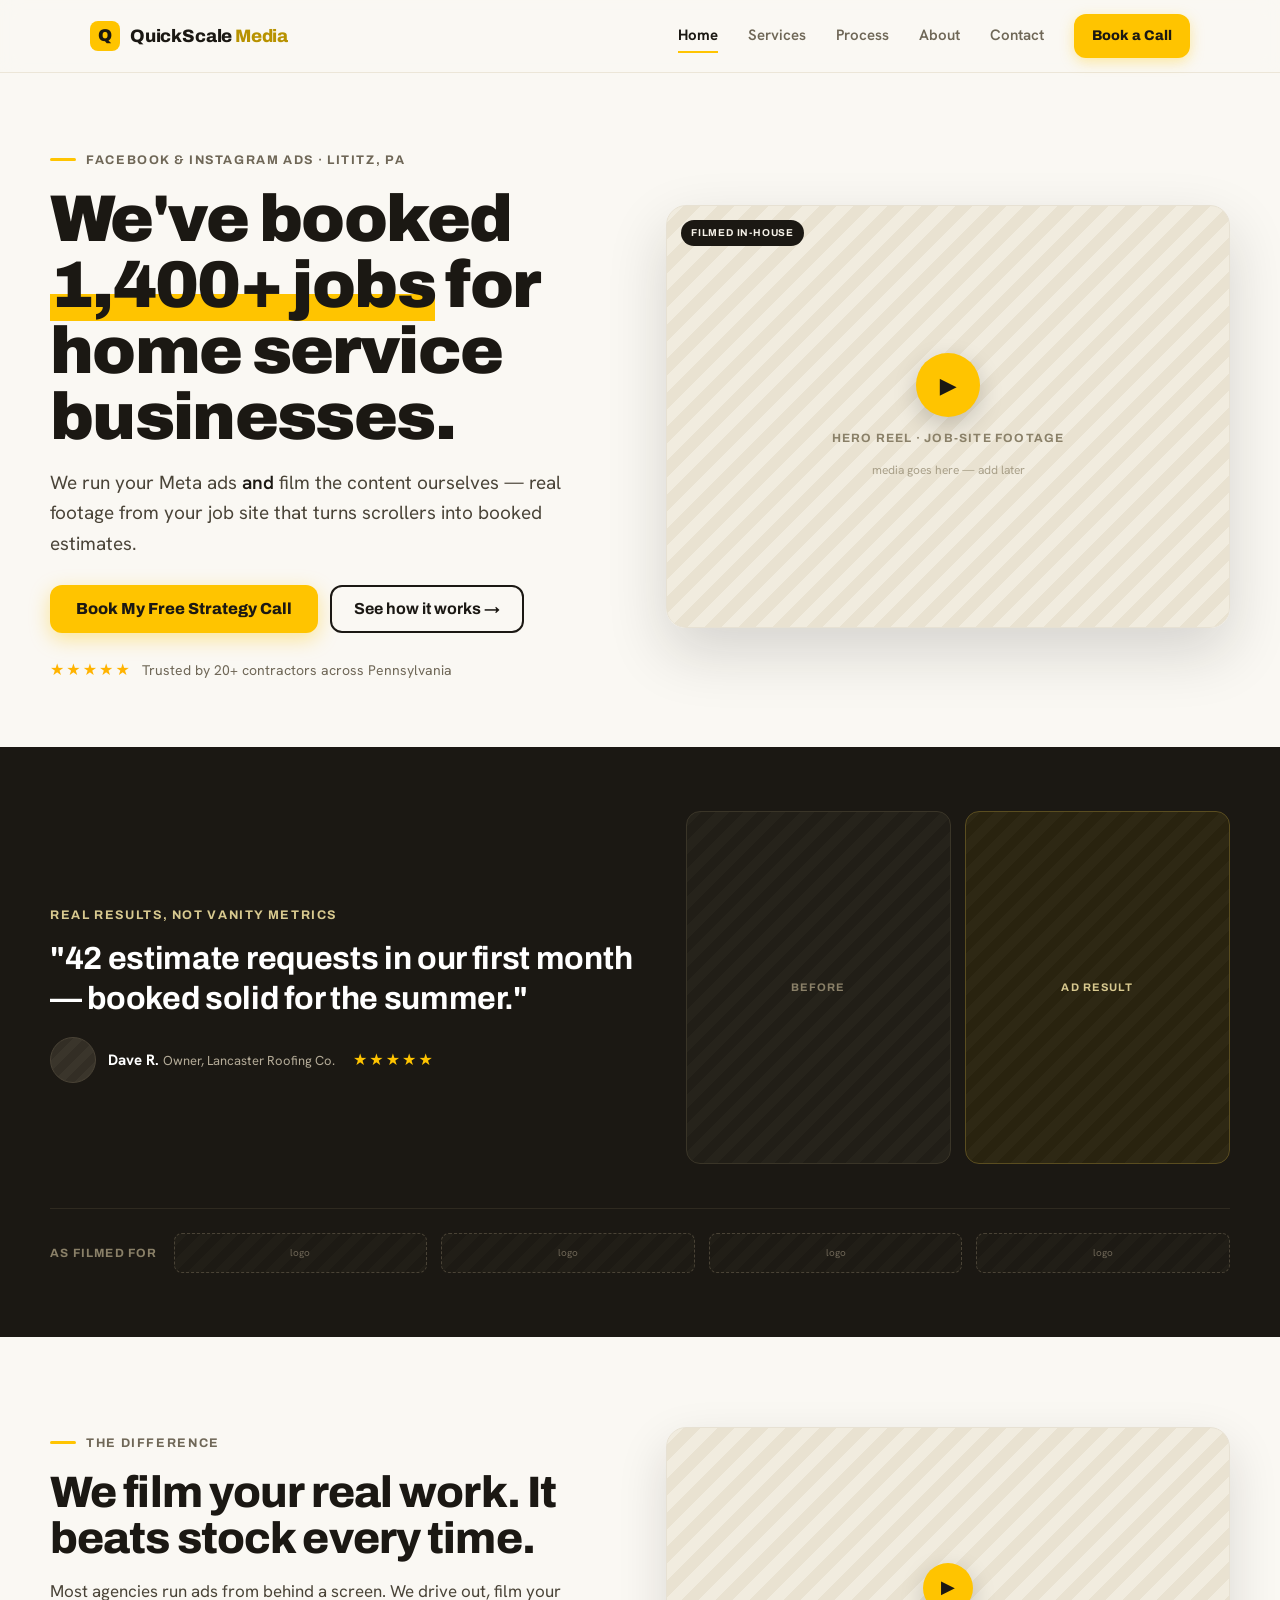
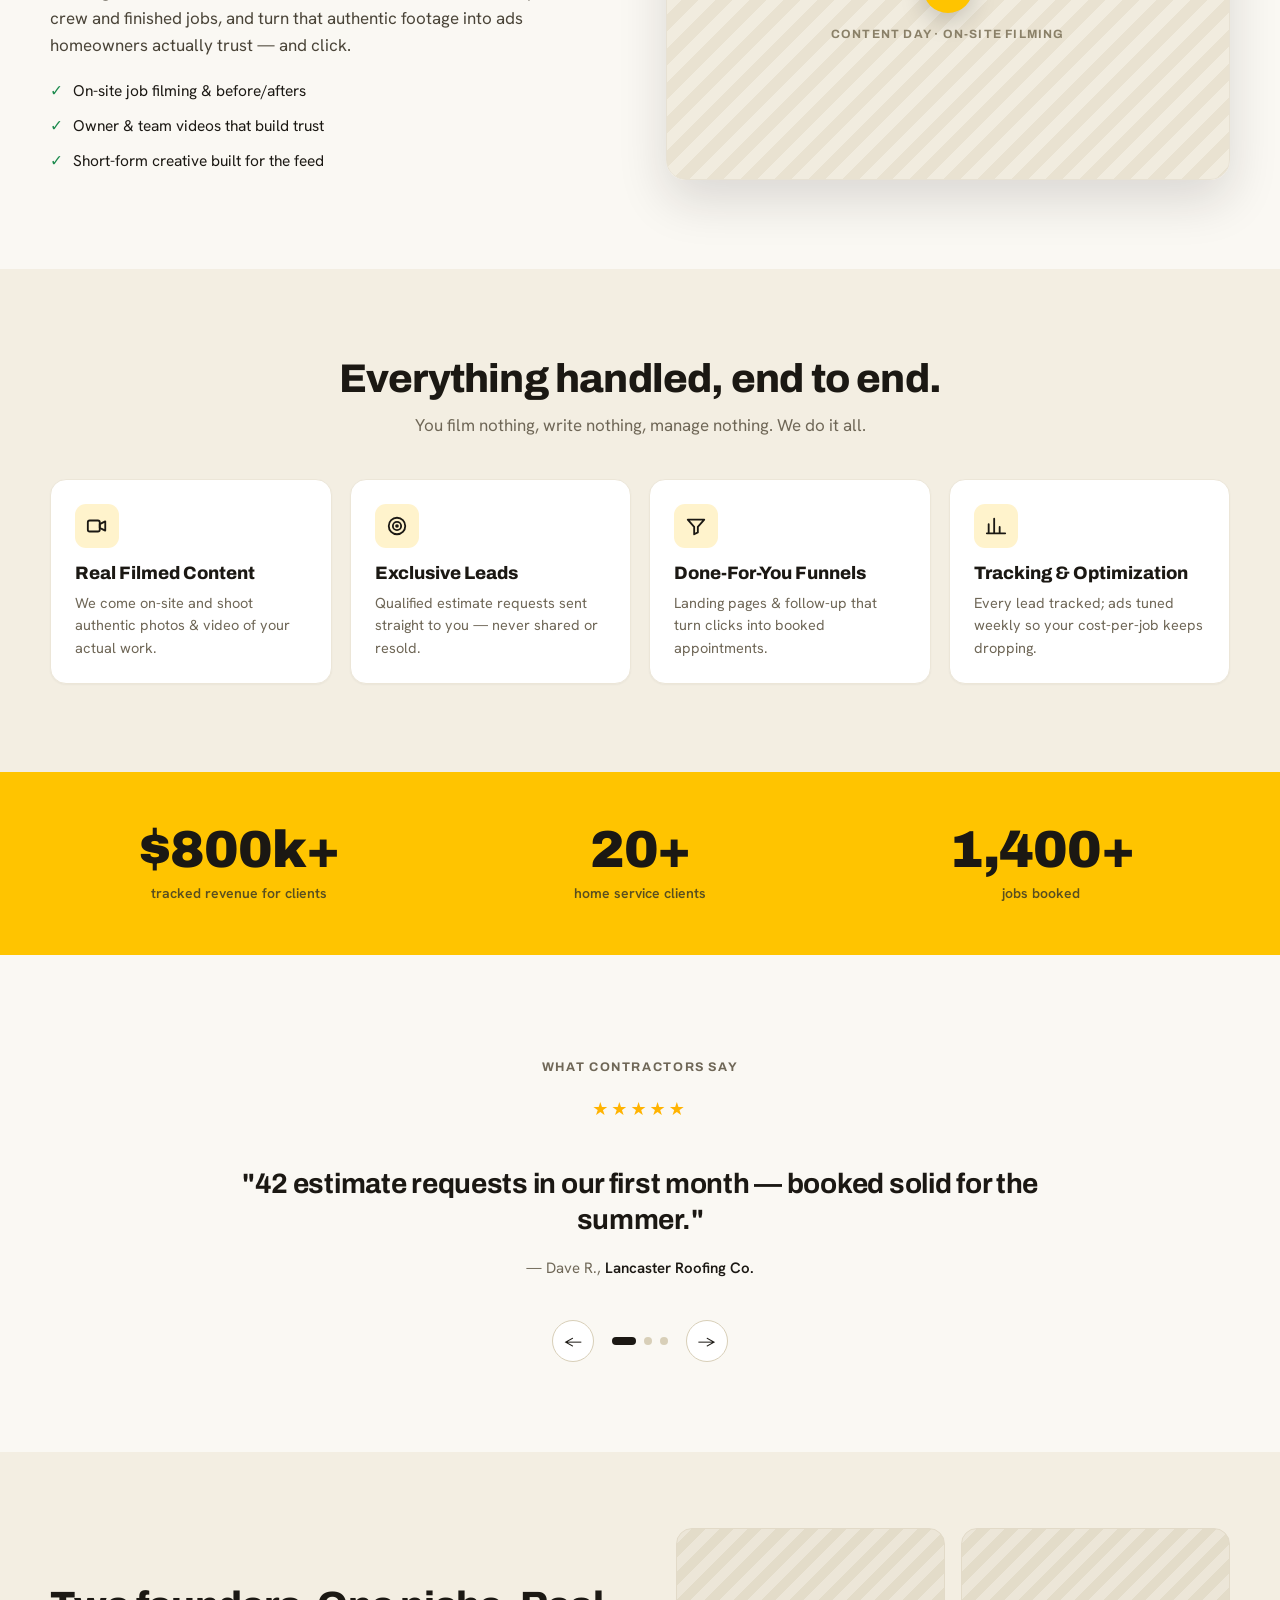
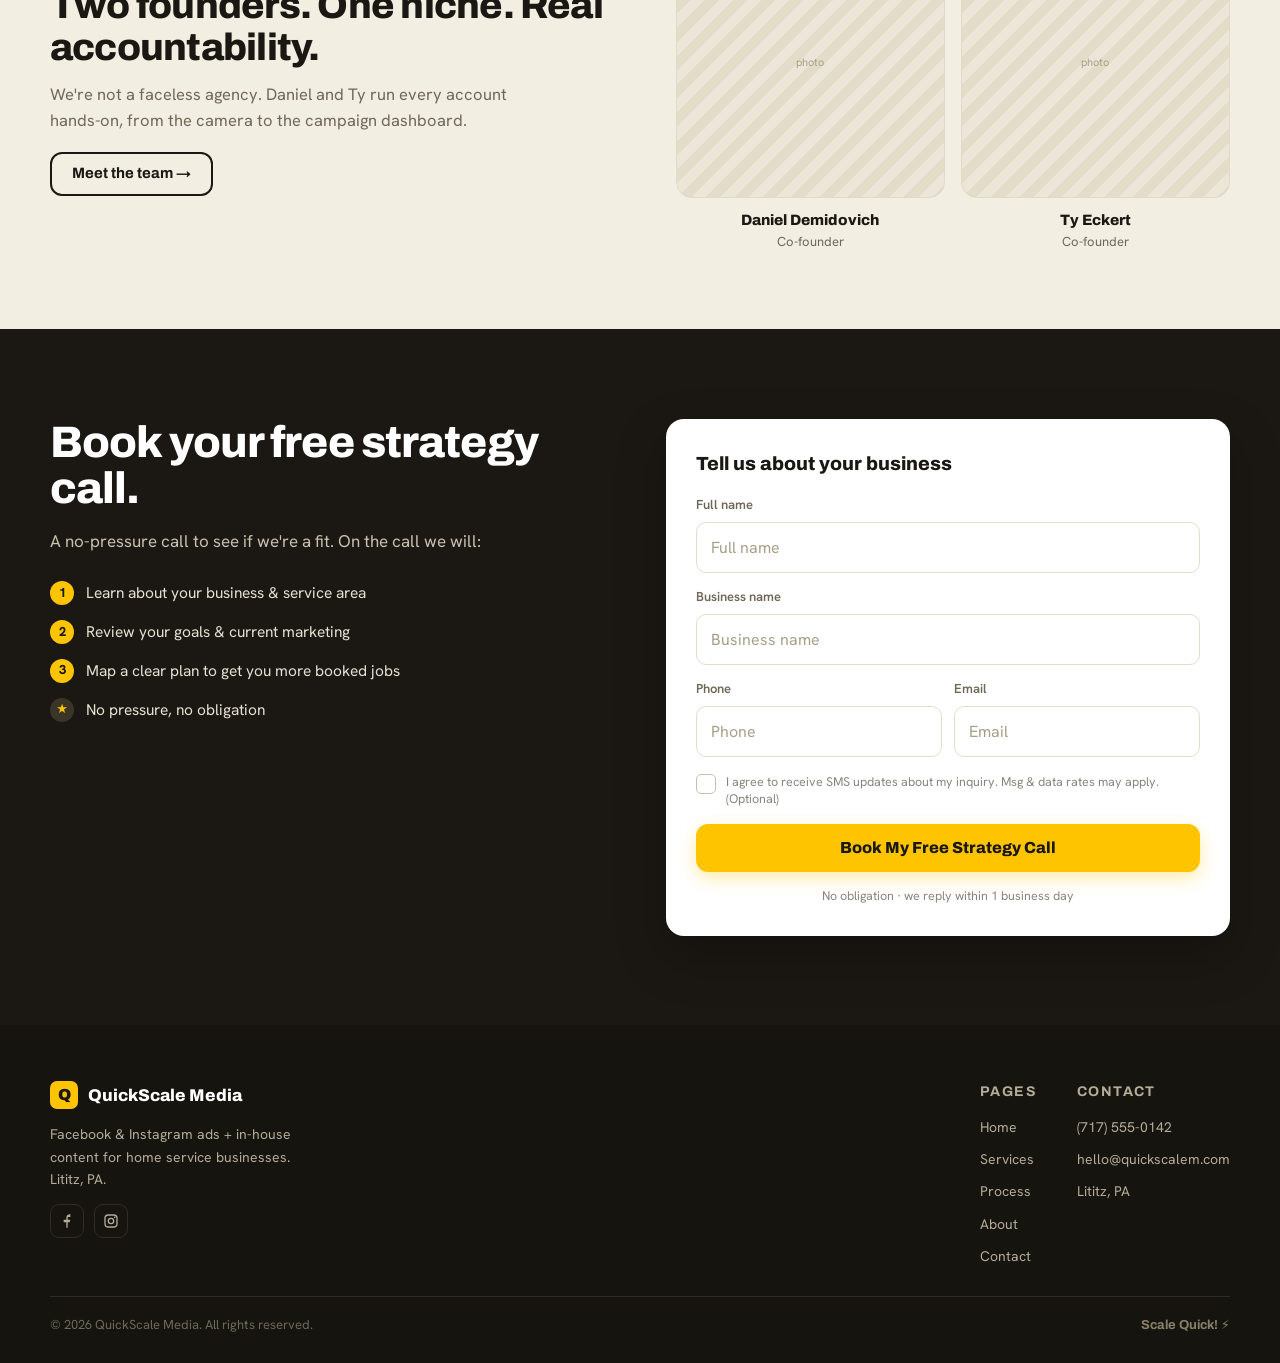
==== index.html @ bf203f6c "Add QuickScale Media marketing site (static, GitHub Pages) Framework-free rebuild of the QuickScale " ====
<!DOCTYPE html>
<html lang="en">
<head>
<meta charset="utf-8">
<meta name="viewport" content="width=device-width, initial-scale=1">
<title>Facebook &amp; Instagram Ads for Home Services | QuickScale Media</title>
<meta name="description" content="We run Facebook &amp; Instagram ads and film your job-site content in-house — turning scrollers into booked estimates for home service businesses in Pennsylvania.">
<link rel="canonical" href="https://quickscalem.com/">
<meta name="theme-color" content="#FFC400">

<!-- Open Graph / Twitter -->
<meta property="og:type" content="website">
<meta property="og:site_name" content="QuickScale Media">
<meta property="og:title" content="Facebook &amp; Instagram Ads for Home Services | QuickScale Media">
<meta property="og:description" content="We run your Meta ads and film the content ourselves — real job-site footage that turns scrollers into booked estimates.">
<meta property="og:url" content="https://quickscalem.com/">
<meta property="og:image" content="https://quickscalem.com/assets/img/og-image.png">
<meta property="og:image:width" content="1200">
<meta property="og:image:height" content="630">
<meta name="twitter:card" content="summary_large_image">
<meta name="twitter:title" content="Facebook &amp; Instagram Ads for Home Services | QuickScale Media">
<meta name="twitter:description" content="We run your Meta ads and film the content ourselves — real job-site footage that turns scrollers into booked estimates.">
<meta name="twitter:image" content="https://quickscalem.com/assets/img/og-image.png">

<!-- Icons -->
<link rel="icon" href="assets/img/favicon.svg" type="image/svg+xml">
<link rel="icon" href="assets/img/favicon-32.png" sizes="32x32" type="image/png">
<link rel="apple-touch-icon" href="assets/img/apple-touch-icon.png">

<!-- Fonts -->
<link rel="preconnect" href="https://fonts.googleapis.com">
<link rel="preconnect" href="https://fonts.gstatic.com" crossorigin>
<link href="https://fonts.googleapis.com/css2?family=Archivo:wght@500;600;700;800;900&family=Hanken+Grotesk:wght@400;500;600;700&display=swap" rel="stylesheet">
<link rel="stylesheet" href="assets/css/styles.css">

<!-- Structured data -->
<script type="application/ld+json">
{
  "@context": "https://schema.org",
  "@graph": [
    {
      "@type": "Organization",
      "@id": "https://quickscalem.com/#organization",
      "name": "QuickScale Media",
      "url": "https://quickscalem.com/",
      "logo": "https://quickscalem.com/assets/img/icon-512.png",
      "description": "Marketing agency for home service businesses — Facebook & Instagram ads plus in-house content creation.",
      "founder": [
        { "@type": "Person", "name": "Daniel Demidovich" },
        { "@type": "Person", "name": "Ty Eckert" }
      ],
      "areaServed": "Pennsylvania"
    },
    {
      "@type": "WebSite",
      "@id": "https://quickscalem.com/#website",
      "url": "https://quickscalem.com/",
      "name": "QuickScale Media",
      "publisher": { "@id": "https://quickscalem.com/#organization" }
    },
    {
      "@type": "ProfessionalService",
      "@id": "https://quickscalem.com/#business",
      "name": "QuickScale Media",
      "image": "https://quickscalem.com/assets/img/og-image.png",
      "url": "https://quickscalem.com/",
      "telephone": "+1-717-555-0142",
      "email": "hello@quickscalem.com",
      "priceRange": "$$",
      "address": {
        "@type": "PostalAddress",
        "addressLocality": "Lititz",
        "addressRegion": "PA",
        "addressCountry": "US"
      },
      "areaServed": [
        { "@type": "City", "name": "Lititz" },
        { "@type": "AdministrativeArea", "name": "Lancaster County" },
        { "@type": "State", "name": "Pennsylvania" }
      ],
      "parentOrganization": { "@id": "https://quickscalem.com/#organization" }
    }
  ]
}
</script>
</head>
<body>
<a class="skip-link" href="#main">Skip to content</a>

<!-- ===================== HEADER ===================== -->
<header class="site-header">
  <div class="site-header__inner">
    <a class="brand" href="./" aria-label="QuickScale Media — home">
      <span class="brand__mark" aria-hidden="true">Q</span>
      <span class="brand__name">QuickScale<b>&nbsp;Media</b></span>
    </a>
    <nav class="nav" aria-label="Primary">
      <a class="nav__link" href="./" aria-current="page">Home</a>
      <a class="nav__link" href="services/">Services</a>
      <a class="nav__link" href="process/">Process</a>
      <a class="nav__link" href="about/">About</a>
      <a class="nav__link" href="contact/">Contact</a>
      <a class="btn btn--primary btn--header" href="#book">Book a Call</a>
    </nav>
    <button class="navtoggle" aria-label="Menu" aria-expanded="false" aria-controls="drawer">
      <span></span><span></span><span></span>
    </button>
  </div>
  <div class="drawer" id="drawer">
    <a class="drawer__link" href="./" aria-current="page">Home</a>
    <a class="drawer__link" href="services/">Services</a>
    <a class="drawer__link" href="process/">Process</a>
    <a class="drawer__link" href="about/">About</a>
    <a class="drawer__link" href="contact/">Contact</a>
    <a class="btn btn--primary" href="#book">Book My Free Strategy Call</a>
  </div>
</header>

<main id="main">

  <!-- ===================== HERO ===================== -->
  <section class="section section--hero">
    <div class="wrap split">
      <div class="col reveal">
        <p class="eyebrow"><span>Facebook &amp; Instagram Ads · Lititz, PA</span></p>
        <h1 class="h1">We've booked <span class="mark">1,400+ jobs</span> for home service businesses.</h1>
        <p class="lead measure-54 mb-26">We run your Meta ads <em class="em">and</em> film the content ourselves — real footage from your job site that turns scrollers into booked estimates.</p>
        <div class="actions">
          <a class="btn btn--primary" href="#book">Book My Free Strategy Call</a>
          <a class="btn btn--outline" href="process/">See how it works →</a>
        </div>
        <div class="rating-row">
          <span class="rating" aria-hidden="true">★★★★★</span>
          <span>Trusted by 20+ contractors across Pennsylvania</span>
        </div>
      </div>
      <div class="col reveal--pop">
        <div class="media media--hero ar-4-3">
          <span class="media__badge">FILMED IN-HOUSE</span>
          <div class="play" aria-hidden="true">▶</div>
          <div class="media__kicker">Hero reel · job-site footage</div>
          <div class="media__note">media goes here — add later</div>
        </div>
      </div>
    </div>
  </section>

  <!-- ===================== PROOF BAND ===================== -->
  <section class="section section--proof bg-dark">
    <div class="wrap split">
      <div class="col">
        <p class="proof__kicker">Real results, not vanity metrics</p>
        <p class="proof__quote">"42 estimate requests in our first month — booked solid for the summer."</p>
        <div class="person">
          <span class="person__avatar" aria-hidden="true"></span>
          <span>
            <span class="person__name">Dave R.</span>
            <span class="person__role">Owner, Lancaster Roofing Co.</span>
          </span>
          <span class="rating" style="color:var(--yellow);margin-left:6px" aria-hidden="true">★★★★★</span>
        </div>
      </div>
      <div class="beforeafter">
        <div class="ba-cell ba-cell--before">BEFORE</div>
        <div class="ba-cell ba-cell--after">AD RESULT</div>
      </div>
    </div>
    <div class="logos">
      <span class="logos__label">As filmed for</span>
      <div class="logos__row">
        <span class="logo-chip">logo</span>
        <span class="logo-chip">logo</span>
        <span class="logo-chip">logo</span>
        <span class="logo-chip">logo</span>
      </div>
    </div>
  </section>

  <!-- ===================== DIFFERENTIATOR ===================== -->
  <section class="section">
    <div class="wrap split">
      <div class="col">
        <p class="eyebrow"><span>The difference</span></p>
        <h2 class="h2 h2--xl">We film your real work. It beats stock every time.</h2>
        <p class="p measure-54 mb-20">Most agencies run ads from behind a screen. We drive out, film your crew and finished jobs, and turn that authentic footage into ads homeowners actually trust — and click.</p>
        <div class="checks">
          <div class="check"><span class="tick" aria-hidden="true">✓</span> On-site job filming &amp; before/afters</div>
          <div class="check"><span class="tick" aria-hidden="true">✓</span> Owner &amp; team videos that build trust</div>
          <div class="check"><span class="tick" aria-hidden="true">✓</span> Short-form creative built for the feed</div>
        </div>
      </div>
      <div class="col">
        <div class="media media--soft ar-16-10">
          <div class="play play--sm" aria-hidden="true">▶</div>
          <div class="media__kicker">Content day · on-site filming</div>
        </div>
      </div>
    </div>
  </section>

  <!-- ===================== VALUE CARDS ===================== -->
  <section class="section section--values bg-cream">
    <div class="wrap">
      <h2 class="h2 center mb-12">Everything handled, end to end.</h2>
      <p class="p muted center measure-48 center-x mb-40">You film nothing, write nothing, manage nothing. We do it all.</p>
      <div class="cards">
        <div class="card card--hover">
          <span class="itile" aria-hidden="true"><svg width="22" height="22" viewBox="0 0 24 24" fill="none" stroke="#1b1813" stroke-width="2" stroke-linecap="round" stroke-linejoin="round"><rect x="2" y="6" width="13" height="12" rx="2"></rect><path d="M15 10l6-3v10l-6-3z"></path></svg></span>
          <h3 class="h3">Real Filmed Content</h3>
          <p>We come on-site and shoot authentic photos &amp; video of your actual work.</p>
        </div>
        <div class="card card--hover">
          <span class="itile" aria-hidden="true"><svg width="22" height="22" viewBox="0 0 24 24" fill="none" stroke="#1b1813" stroke-width="2" stroke-linecap="round" stroke-linejoin="round"><circle cx="12" cy="12" r="9"></circle><circle cx="12" cy="12" r="4.5"></circle><circle cx="12" cy="12" r="1"></circle></svg></span>
          <h3 class="h3">Exclusive Leads</h3>
          <p>Qualified estimate requests sent straight to you — never shared or resold.</p>
        </div>
        <div class="card card--hover">
          <span class="itile" aria-hidden="true"><svg width="22" height="22" viewBox="0 0 24 24" fill="none" stroke="#1b1813" stroke-width="2" stroke-linecap="round" stroke-linejoin="round"><path d="M3 5h18l-7 8v6l-4 2v-8z"></path></svg></span>
          <h3 class="h3">Done-For-You Funnels</h3>
          <p>Landing pages &amp; follow-up that turn clicks into booked appointments.</p>
        </div>
        <div class="card card--hover">
          <span class="itile" aria-hidden="true"><svg width="22" height="22" viewBox="0 0 24 24" fill="none" stroke="#1b1813" stroke-width="2" stroke-linecap="round" stroke-linejoin="round"><path d="M4 20V10M10 20V4M16 20v-7M22 20H2"></path></svg></span>
          <h3 class="h3">Tracking &amp; Optimization</h3>
          <p>Every lead tracked; ads tuned weekly so your cost-per-job keeps dropping.</p>
        </div>
      </div>
    </div>
  </section>

  <!-- ===================== STATS ===================== -->
  <section class="section section--stats bg-yellow">
    <div class="wrap stats">
      <div class="stat">
        <span class="stat__num" data-count="800" data-prefix="$" data-suffix="k+">$800k+</span>
        <div class="stat__label">tracked revenue for clients</div>
      </div>
      <div class="stat">
        <span class="stat__num" data-count="20" data-suffix="+">20+</span>
        <div class="stat__label">home service clients</div>
      </div>
      <div class="stat">
        <span class="stat__num" data-count="1400" data-suffix="+" data-comma="1">1,400+</span>
        <div class="stat__label">jobs booked</div>
      </div>
    </div>
  </section>

  <!-- ===================== TESTIMONIALS ===================== -->
  <section class="section">
    <div class="tcarousel" data-carousel>
      <p class="tcarousel__kicker">What contractors say</p>
      <span class="rating rating--lg mb-12" style="display:inline-block" aria-hidden="true">★★★★★</span>
      <div class="tstage" aria-live="polite">
        <div class="tslide is-active">
          <p class="tquote">"42 estimate requests in our first month — booked solid for the summer."</p>
          <div class="tmeta">— Dave R., <b>Lancaster Roofing Co.</b></div>
        </div>
        <div class="tslide">
          <p class="tquote">"They showed up, filmed the crew, and three weeks later my phone wouldn't stop ringing."</p>
          <div class="tmeta">— Mia T., <b>ProPaint PA</b></div>
        </div>
        <div class="tslide">
          <p class="tquote">"Finally an agency that gets home services. Real leads, not just 'brand awareness'."</p>
          <div class="tmeta">— Sam K., <b>GutterPros Lancaster</b></div>
        </div>
      </div>
      <div class="tnav">
        <button class="tarrow" data-prev aria-label="Previous testimonial">←</button>
        <div class="tdots">
          <button class="tdot" aria-current="true" aria-label="Show testimonial 1"></button>
          <button class="tdot" aria-label="Show testimonial 2"></button>
          <button class="tdot" aria-label="Show testimonial 3"></button>
        </div>
        <button class="tarrow" data-next aria-label="Next testimonial">→</button>
      </div>
    </div>
  </section>

  <!-- ===================== TEAM TEASER ===================== -->
  <section class="section section--band bg-cream">
    <div class="wrap split">
      <div class="col--narrow">
        <h2 class="h2 h2--sm mb-12">Two founders. One niche. Real accountability.</h2>
        <p class="p muted measure-54 mb-18" style="font-size:16.5px">We're not a faceless agency. Daniel and Ty run every account hands-on, from the camera to the campaign dashboard.</p>
        <a class="btn btn--outline btn--sm" href="about/">Meet the team →</a>
      </div>
      <div class="teaser-people">
        <div class="teaser-person">
          <div class="photo">photo</div>
          <div class="teaser-person__name">Daniel Demidovich</div>
          <div class="teaser-person__role">Co-founder</div>
        </div>
        <div class="teaser-person">
          <div class="photo">photo</div>
          <div class="teaser-person__name">Ty Eckert</div>
          <div class="teaser-person__role">Co-founder</div>
        </div>
      </div>
    </div>
  </section>

  <!-- ===================== LEAD FORM ===================== -->
  <section class="section bg-dark" id="book">
    <div class="wrap split split--top">
      <div class="col">
        <h2 class="h2 h2--xl" style="color:#fff">Book your free strategy call.</h2>
        <p class="p mb-26" style="color:var(--on-dark-soft);max-width:46ch">A no-pressure call to see if we're a fit. On the call we will:</p>
        <div class="steplist">
          <div class="stepline"><span class="numdot">1</span><span>Learn about your business &amp; service area</span></div>
          <div class="stepline"><span class="numdot">2</span><span>Review your goals &amp; current marketing</span></div>
          <div class="stepline"><span class="numdot">3</span><span>Map a clear plan to get you more booked jobs</span></div>
          <div class="stepline"><span class="numdot numdot--alt">★</span><span>No pressure, no obligation</span></div>
        </div>
      </div>
      <div class="col">
        <form class="form" data-leadform="home" novalidate>
          <div class="form__title">Tell us about your business</div>
          <div class="form__fields">
            <div class="field">
              <label for="h-fullName">Full name</label>
              <input class="input" id="h-fullName" name="fullName" type="text" autocomplete="name" placeholder="Full name">
              <div class="error" data-error="fullName" role="alert"></div>
            </div>
            <div class="field">
              <label for="h-business">Business name</label>
              <input class="input" id="h-business" name="business" type="text" autocomplete="organization" placeholder="Business name">
              <div class="error" data-error="business" role="alert"></div>
            </div>
            <div class="form__row">
              <div class="field">
                <label for="h-phone">Phone</label>
                <input class="input" id="h-phone" name="phone" type="tel" inputmode="tel" autocomplete="tel" placeholder="Phone">
                <div class="error" data-error="phone" role="alert"></div>
              </div>
              <div class="field">
                <label for="h-email">Email</label>
                <input class="input" id="h-email" name="email" type="email" inputmode="email" autocomplete="email" placeholder="Email">
                <div class="error" data-error="email" role="alert"></div>
              </div>
            </div>
            <button type="button" class="consent" aria-pressed="false">
              <span class="checkbox" aria-hidden="true"><svg width="13" height="13" viewBox="0 0 24 24" fill="none" stroke="#1b1813" stroke-width="3.5" stroke-linecap="round" stroke-linejoin="round"><path d="M5 13l4 4L19 7"></path></svg></span>
              <span class="consent__text">I agree to receive SMS updates about my inquiry. Msg &amp; data rates may apply. (Optional)</span>
            </button>
            <button type="submit" class="btn btn--primary btn--block">Book My Free Strategy Call</button>
            <div class="formnote">No obligation · we reply within 1 business day</div>
          </div>
        </form>
        <div class="success" data-success="home" hidden>
          <div class="success__icon" aria-hidden="true"><svg width="32" height="32" viewBox="0 0 24 24" fill="none" stroke="#1b8a4c" stroke-width="3" stroke-linecap="round" stroke-linejoin="round"><path d="M5 13l4 4L19 7"></path></svg></div>
          <h3>You're booked in!</h3>
          <p>Thanks — we've got your details and we'll reach out within <strong>1 business day</strong> to schedule your call.</p>
          <button type="button" class="btn btn--outline btn--sm" data-reset>Submit another</button>
        </div>
      </div>
    </div>
  </section>

</main>

<!-- ===================== FOOTER ===================== -->
<footer class="site-footer">
  <div class="site-footer__top">
    <div class="site-footer__about">
      <div class="footer-brand">
        <span class="footer-brand__mark" aria-hidden="true">Q</span>
        <span class="footer-brand__name">QuickScale Media</span>
      </div>
      <p>Facebook &amp; Instagram ads + in-house content for home service businesses. Lititz, PA.</p>
      <div class="socials">
        <!-- Replace href="#" with your real profiles before launch -->
        <a class="social" href="#" aria-label="QuickScale Media on Facebook"><svg width="16" height="16" viewBox="0 0 24 24" fill="#b5ac99" aria-hidden="true"><path d="M13 22v-8h3l1-4h-4V8c0-1 .3-2 2-2h2V2.5C18.5 2.4 17.3 2 16 2c-3 0-5 2-5 5v3H7v4h4v8z"></path></svg></a>
        <a class="social" href="#" aria-label="QuickScale Media on Instagram"><svg width="16" height="16" viewBox="0 0 24 24" fill="none" stroke="#b5ac99" stroke-width="2" aria-hidden="true"><rect x="3" y="3" width="18" height="18" rx="5"></rect><circle cx="12" cy="12" r="4"></circle><circle cx="17.5" cy="6.5" r="1.2" fill="#b5ac99" stroke="none"></circle></svg></a>
      </div>
    </div>
    <div class="footer-cols">
      <nav class="footer-col" aria-label="Footer">
        <span class="footer-col__h">Pages</span>
        <a href="./">Home</a>
        <a href="services/">Services</a>
        <a href="process/">Process</a>
        <a href="about/">About</a>
        <a href="contact/">Contact</a>
      </nav>
      <div class="footer-col">
        <span class="footer-col__h">Contact</span>
        <a href="tel:+17175550142">(717) 555-0142</a>
        <a href="mailto:hello@quickscalem.com">hello@quickscalem.com</a>
        <span>Lititz, PA</span>
      </div>
    </div>
  </div>
  <div class="site-footer__bottom">
    <span>© <span data-year>2026</span> QuickScale Media. All rights reserved.</span>
    <b>Scale Quick! ⚡</b>
  </div>
</footer>

<!-- ===================== STICKY MOBILE CTA ===================== -->
<div class="mobilebar">
  <a class="btn btn--primary" href="#book">Book My Free Strategy Call</a>
</div>

<script src="assets/js/main.js" defer></script>
</body>
</html>
---- assets/css/styles.css ----
/* ============================================================
   QuickScale Media — Design System
   Aesthetic: confident, blue-collar-friendly marketing agency.
   Tokens, components, and section styles port the Claude Design
   prototype 1:1 (Archivo + Hanken Grotesk, #FFC400 on near-black).
   8-pt spacing · 60/30/10 color · soft elevation · AA contrast.
   ============================================================ */

/* ---------- Tokens ---------- */
:root{
  /* Color story: off-white neutral (60) · near-black (30) · yellow (10) */
  --bg:#faf8f3;          /* page background (off-white, not glare white) */
  --cream:#f3eee2;       /* alternating band */
  --cream-2:#efe9da;
  --card:#fff;
  --ink:#1b1813;         /* near-black text + dark sections */
  --ink-soft:#4a4438;    /* body text */
  --muted:#6f6757;       /* secondary text */
  --muted-2:#8a8068;     /* tertiary / labels on light */
  --placeholder:#a89f88;
  --border:#ece6d8;
  --border-2:#e7e1d3;
  --border-3:#e3ddcd;    /* inputs */
  --yellow:#FFC400;      /* brand accent (from logo) */
  --yellow-600:#f1b500;  /* hover */
  --yellow-tint:#FFF3CC; /* icon tiles */
  --gold:#b89200;        /* dark gold text on light */
  --star:#FFB300;
  --green:#1b8a4c;       /* affirmative ticks */
  --danger:#d6492f;
  --dark:#1b1813;
  --darker:#15140f;      /* footer */
  --on-dark:#f5f1e8;
  --on-dark-soft:#c9c1b0;
  --on-dark-mute:#b5ac99;

  --radius-xl:20px;
  --radius-lg:18px;
  --radius:16px;
  --radius-sm:12px;
  --radius-input:10px;
  --radius-pill:999px;

  --shadow-card:0 1px 2px rgba(0,0,0,.04);
  --shadow-hover:0 16px 36px rgba(27,24,19,.12);
  --shadow-media:0 24px 60px rgba(27,24,19,.16);
  --shadow-media-sm:0 20px 50px rgba(27,24,19,.14);
  --shadow-form:0 16px 44px rgba(27,24,19,.1);
  --shadow-cta:0 6px 20px rgba(255,196,0,.38);

  --maxw:1180px;
  --gutter:clamp(18px,5vw,40px);

  --ff-display:'Archivo',system-ui,-apple-system,'Segoe UI',sans-serif;
  --ff-body:'Hanken Grotesk',system-ui,-apple-system,'Segoe UI',sans-serif;

  --header-h:70px;
}

/* ---------- Reset / base ---------- */
*{box-sizing:border-box;}
html{-webkit-text-size-adjust:100%;scroll-behavior:smooth;}
body{
  margin:0;
  background:var(--bg);
  color:var(--ink-soft);
  font-family:var(--ff-body);
  font-size:16px;
  line-height:1.6;
  -webkit-font-smoothing:antialiased;
  text-rendering:optimizeLegibility;
}
img,svg{display:block;max-width:100%;}
button{font-family:inherit;}
input{font-family:inherit;}
a{color:inherit;}
::placeholder{color:var(--placeholder);opacity:1;}
::selection{background:var(--yellow);color:var(--ink);}

/* Skip link */
.skip-link{
  position:absolute;left:-9999px;top:0;z-index:100;
  background:var(--ink);color:#fff;padding:12px 18px;border-radius:0 0 10px 0;
  font-family:var(--ff-display);font-weight:700;text-decoration:none;
}
.skip-link:focus{left:0;}

/* Visible focus for keyboard users (works on light + dark) */
:focus-visible{outline:3px solid var(--yellow);outline-offset:2px;border-radius:4px;}

.visually-hidden{
  position:absolute!important;width:1px;height:1px;padding:0;margin:-1px;
  overflow:hidden;clip:rect(0 0 0 0);white-space:nowrap;border:0;
}

/* ---------- Layout ---------- */
.wrap{width:100%;max-width:var(--maxw);margin-inline:auto;}
.section{padding:clamp(48px,7vw,96px) var(--gutter);}
.section--hero{padding:clamp(40px,6vw,80px) var(--gutter) clamp(36px,5vw,64px);}
.section--proof{padding:clamp(40px,5vw,72px) var(--gutter);}
.section--stats{padding:clamp(36px,4vw,56px) var(--gutter);}
.section--values{padding:clamp(48px,7vw,88px) var(--gutter);}
.section--band{padding:clamp(44px,6vw,80px) var(--gutter);}
.section--intro{padding:clamp(44px,6vw,80px) var(--gutter) clamp(24px,3vw,40px);}
.section--flush-top{padding-top:clamp(16px,3vw,32px);}
.bg-cream{background:var(--cream);}
.bg-dark{background:var(--dark);color:var(--on-dark);}
.bg-yellow{background:var(--yellow);}

.split{display:flex;flex-wrap:wrap;gap:clamp(28px,4vw,56px);align-items:center;}
.split--top{align-items:flex-start;}
.col{flex:1 1 320px;min-width:300px;}
.col--narrow{flex:1 1 300px;min-width:280px;}

/* ---------- Typography ---------- */
.eyebrow{display:flex;align-items:center;gap:10px;margin:0 0 16px;}
.eyebrow::before{content:"";width:26px;height:3px;background:var(--yellow);border-radius:2px;flex:none;}
.eyebrow span{
  font-family:var(--ff-display);font-weight:700;font-size:12.5px;
  letter-spacing:.13em;text-transform:uppercase;color:var(--muted);
}

.h1,.h1-page{
  font-family:var(--ff-display);font-weight:900;color:var(--ink);margin:0 0 18px;
  letter-spacing:-.025em;line-height:1.0;
}
.h1{font-size:clamp(34px,5.4vw,66px);}
.h1-page{font-size:clamp(32px,4.6vw,58px);line-height:1.02;}
.h2{font-family:var(--ff-display);font-weight:800;color:var(--ink);margin:0 0 16px;letter-spacing:-.02em;line-height:1.08;font-size:clamp(26px,3.2vw,40px);}
.h2--xl{font-size:clamp(28px,3.6vw,44px);line-height:1.06;}
.h2--sm{font-size:clamp(24px,3vw,38px);line-height:1.1;}
.h3{font-family:var(--ff-display);font-weight:800;font-size:18px;color:var(--ink);margin:0 0 7px;line-height:1.25;}

.lead{font-size:clamp(16px,1.5vw,19px);line-height:1.6;color:var(--ink-soft);margin:0;}
.p{font-size:17px;line-height:1.6;color:var(--ink-soft);margin:0;}
.muted{color:var(--muted);}
.measure{max-width:60ch;}
.measure-54{max-width:54ch;}
.measure-48{max-width:48ch;}
.center{text-align:center;}
.center-x{margin-inline:auto;}
.actions{display:flex;flex-wrap:wrap;gap:12px;align-items:center;}
.mt-8{margin-top:8px;}.mt-16{margin-top:16px;}.mt-24{margin-top:24px;}.mt-26{margin-top:26px;}.mt-28{margin-top:28px;}
.mb-12{margin-bottom:12px;}.mb-16{margin-bottom:16px;}.mb-18{margin-bottom:18px;}.mb-20{margin-bottom:20px;}.mb-22{margin-bottom:22px;}.mb-26{margin-bottom:26px;}.mb-28{margin-bottom:28px;}.mb-40{margin-bottom:40px;}
.mark{background:linear-gradient(180deg,transparent 62%,var(--yellow) 62%);}
em.em{font-style:normal;font-weight:600;color:var(--ink);}

.rating{color:var(--star);font-size:16px;letter-spacing:2px;}
.rating--lg{font-size:18px;letter-spacing:3px;}
.rating-row{display:flex;align-items:center;gap:10px;margin-top:24px;}
.rating-row span:last-child{font-size:14px;color:var(--muted);}

/* ---------- Buttons ---------- */
.btn{
  display:inline-flex;align-items:center;justify-content:center;gap:8px;
  font-family:var(--ff-display);font-weight:800;font-size:16px;line-height:1;
  border:none;border-radius:var(--radius-sm);cursor:pointer;text-decoration:none;
  padding:16px 26px;min-height:44px;
  transition:transform .15s,box-shadow .15s,background .15s,color .15s;
}
.btn--primary{background:var(--yellow);color:var(--ink);box-shadow:var(--shadow-cta);}
.btn--primary:hover{background:var(--yellow-600);transform:translateY(-2px);box-shadow:0 12px 28px rgba(255,196,0,.5);}
.btn--primary:active{transform:translateY(0);}
.btn--outline{background:none;color:var(--ink);border:2px solid var(--ink);padding:14px 22px;font-weight:700;}
.btn--outline:hover{background:var(--ink);color:var(--bg);}
.btn--sm{padding:12px 20px;font-size:15px;font-weight:700;}
.btn--header{padding:11px 18px;font-size:14px;border-radius:var(--radius-sm);box-shadow:0 4px 14px rgba(255,196,0,.34);}
.btn--header:hover{box-shadow:0 8px 20px rgba(255,196,0,.45);}
.btn--block{width:100%;padding:16px;box-shadow:0 6px 18px rgba(255,196,0,.34);}
.btn--block:hover{box-shadow:0 12px 26px rgba(255,196,0,.46);}

/* ---------- Header / nav ---------- */
.site-header{
  position:sticky;top:0;z-index:40;
  background:rgba(250,248,243,.86);
  backdrop-filter:blur(10px);-webkit-backdrop-filter:blur(10px);
  border-bottom:1px solid var(--border);
}
.site-header__inner{
  max-width:var(--maxw);margin:0 auto;width:100%;
  display:flex;align-items:center;justify-content:space-between;
  padding:14px var(--gutter);
}
.brand{display:flex;align-items:center;gap:10px;text-decoration:none;background:none;border:none;cursor:pointer;padding:0;}
.brand__mark{
  width:30px;height:30px;border-radius:8px;background:var(--yellow);
  display:flex;align-items:center;justify-content:center;
  font-family:var(--ff-display);font-weight:900;font-size:17px;color:var(--ink);
}
.brand__name{font-family:var(--ff-display);font-weight:800;font-size:18px;letter-spacing:-.01em;color:var(--ink);}
.brand__name b{color:var(--gold);font-weight:800;}

.nav{display:none;align-items:center;gap:clamp(12px,2.4vw,30px);}
.nav__link{
  background:none;border:none;cursor:pointer;text-decoration:none;
  font-family:var(--ff-body);font-size:15px;font-weight:600;color:var(--muted);
  padding:4px 0;border-bottom:2px solid transparent;transition:color .15s;
}
.nav__link:hover{color:var(--ink);}
.nav__link[aria-current="page"]{color:var(--ink);font-weight:700;border-bottom-color:var(--yellow);}

.navtoggle{
  display:inline-flex;flex-direction:column;gap:5px;background:none;border:none;
  cursor:pointer;padding:8px;
}
.navtoggle span{width:22px;height:2px;background:var(--ink);border-radius:2px;transition:transform .2s,opacity .2s;}
.navtoggle[aria-expanded="true"] span:nth-child(1){transform:translateY(7px) rotate(45deg);}
.navtoggle[aria-expanded="true"] span:nth-child(2){opacity:0;}
.navtoggle[aria-expanded="true"] span:nth-child(3){transform:translateY(-7px) rotate(-45deg);}

.drawer{display:none;border-top:1px solid var(--border);background:var(--bg);padding:10px var(--gutter) 18px;}
.drawer.is-open{display:flex;flex-direction:column;gap:4px;animation:fadeUp .25s ease-out both;}
.drawer__link{
  background:none;border:none;cursor:pointer;text-align:left;text-decoration:none;
  font-family:var(--ff-display);font-size:18px;font-weight:600;color:var(--muted);
  padding:12px 0;border-bottom:1px solid var(--border);
}
.drawer__link[aria-current="page"]{color:var(--ink);font-weight:800;}
.drawer .btn{margin-top:8px;}

/* ---------- Media placeholders (swap for real photos/video) ---------- */
.media{
  position:relative;border-radius:var(--radius-xl);overflow:hidden;
  border:1px solid var(--border-2);
  display:flex;flex-direction:column;align-items:center;justify-content:center;
  gap:12px;text-align:center;color:var(--muted-2);
  background:repeating-linear-gradient(135deg,#f1ecdf,#f1ecdf 12px,#e9e2d1 12px,#e9e2d1 24px);
}
.media--hero{box-shadow:var(--shadow-media);}
.media--soft{box-shadow:var(--shadow-media-sm);}
.media--dark{
  border-color:#3a3528;color:var(--muted-2);
  background:repeating-linear-gradient(135deg,#26231b,#26231b 11px,#211e17 11px,#211e17 22px);
}
.media--dashed{border:2px dashed #d8cfb8;color:#9a917c;}
.ar-4-3{aspect-ratio:4/3;}
.ar-16-10{aspect-ratio:16/10;}
.ar-16-7{aspect-ratio:16/7;}
.ar-3-4{aspect-ratio:3/4;}
.ar-1-1{aspect-ratio:1;}

.play{
  width:64px;height:64px;border-radius:50%;background:var(--yellow);
  display:flex;align-items:center;justify-content:center;color:var(--ink);font-size:22px;
  box-shadow:0 8px 24px rgba(0,0,0,.18);
}
.play--sm{width:50px;height:50px;font-size:18px;}
.media__kicker{font-family:var(--ff-display);font-weight:700;font-size:12px;letter-spacing:.1em;text-transform:uppercase;}
.media__note{font-size:12px;color:var(--placeholder);}
.media__badge{
  position:absolute;top:14px;left:14px;background:var(--ink);color:var(--on-dark);
  font-family:var(--ff-display);font-weight:700;font-size:10px;letter-spacing:.08em;
  padding:5px 10px;border-radius:var(--radius-pill);
}

/* photo placeholder (square-ish) */
.photo{
  border-radius:var(--radius);border:1px solid #e2dac8;
  background:repeating-linear-gradient(135deg,#ece6d8,#ece6d8 10px,#e3dcc9 10px,#e3dcc9 20px);
  display:flex;align-items:center;justify-content:center;color:var(--placeholder);font-size:11px;
}

/* ---------- Checks / lists ---------- */
.checks{display:flex;flex-direction:column;gap:10px;}
.check{display:flex;align-items:center;gap:10px;font-size:15.5px;color:var(--ink);}
.check .tick{color:var(--green);font-weight:800;flex:none;}
.check--lg{font-size:16px;}
.check--lg .tick{font-size:18px;}

/* icon tile */
.itile{width:44px;height:44px;border-radius:11px;background:var(--yellow-tint);display:flex;align-items:center;justify-content:center;margin-bottom:14px;flex:none;}
.itile--lg{width:46px;height:46px;border-radius:12px;}
.itile--dark{background:#3a3528;}

/* ---------- Cards ---------- */
.cards{display:grid;grid-template-columns:repeat(auto-fit,minmax(220px,1fr));gap:18px;}
.cards--wide{grid-template-columns:repeat(auto-fit,minmax(240px,1fr));}
.card{background:var(--card);border:1px solid var(--border);border-radius:var(--radius);padding:24px;box-shadow:var(--shadow-card);transition:transform .18s,box-shadow .18s;}
.card--hover:hover{transform:translateY(-5px);box-shadow:var(--shadow-hover);}
.card p{font-size:14.5px;line-height:1.55;color:var(--muted);margin:0;}
.card--belief{padding:26px;}
.card__num{font-family:var(--ff-display);font-weight:900;font-size:28px;color:var(--yellow);margin-bottom:12px;}
.card--belief h3{font-size:19px;margin-bottom:8px;}
.card--belief p{font-size:15px;line-height:1.6;}

/* ---------- Proof band (dark) ---------- */
.proof__quote{font-family:var(--ff-display);font-weight:700;font-size:clamp(22px,2.6vw,32px);line-height:1.25;letter-spacing:-.01em;color:#fff;margin:0 0 18px;}
.proof__kicker{font-family:var(--ff-display);font-weight:700;font-size:12.5px;letter-spacing:.13em;text-transform:uppercase;color:#d8c98f;margin-bottom:14px;}
.person{display:flex;align-items:center;gap:12px;}
.person__avatar{width:46px;height:46px;border-radius:50%;flex:none;background:repeating-linear-gradient(135deg,#3a352b,#3a352b 8px,#332e25 8px,#332e25 16px);border:1px solid #4a4336;}
.person__name{font-weight:700;color:#fff;font-size:15px;}
.person__role{font-size:13px;color:var(--on-dark-mute);}
.beforeafter{flex:1 1 280px;min-width:260px;display:flex;gap:14px;}
.ba-cell{flex:1;border-radius:14px;aspect-ratio:3/4;display:flex;align-items:center;justify-content:center;font-family:var(--ff-display);font-weight:700;font-size:11px;letter-spacing:.1em;}
.ba-cell--before{border:1px solid #3a3528;background:repeating-linear-gradient(135deg,#26231b,#26231b 10px,#211e17 10px,#211e17 20px);color:var(--muted-2);}
.ba-cell--after{border:1px solid #5a4d20;background:repeating-linear-gradient(135deg,#2e2814,#2e2814 10px,#29230f 10px,#29230f 20px);color:#d8c98f;}

.logos{max-width:var(--maxw);margin:clamp(28px,4vw,44px) auto 0;border-top:1px solid #2f2a20;padding-top:24px;display:flex;flex-wrap:wrap;align-items:center;gap:16px;}
.logos__label{font-size:12px;letter-spacing:.1em;text-transform:uppercase;color:var(--muted-2);font-family:var(--ff-display);font-weight:700;}
.logos__row{flex:1;display:flex;flex-wrap:wrap;gap:14px;min-width:200px;}
.logo-chip{flex:1;min-width:90px;height:40px;border-radius:8px;border:1px dashed #4a4336;background:repeating-linear-gradient(135deg,#211e17,#211e17 9px,#1d1a14 9px,#1d1a14 18px);display:flex;align-items:center;justify-content:center;color:var(--muted);font-size:10px;}

/* ---------- Stats (yellow) ---------- */
.stats{display:flex;flex-wrap:wrap;justify-content:space-around;gap:24px;text-align:center;}
.stat{flex:1 1 160px;}
.stat__num{font-family:var(--ff-display);font-weight:900;font-size:clamp(34px,4.4vw,52px);color:var(--ink);line-height:1;letter-spacing:-.02em;display:block;}
.stat__label{font-weight:600;font-size:14px;color:#5a4f1f;margin-top:6px;}

/* ---------- Testimonials carousel ---------- */
.tcarousel{max-width:820px;margin:0 auto;text-align:center;}
.tcarousel__kicker{font-family:var(--ff-display);font-weight:700;font-size:12.5px;letter-spacing:.13em;text-transform:uppercase;color:var(--muted);margin-bottom:18px;}
.tstage{min-height:160px;display:flex;flex-direction:column;align-items:center;justify-content:center;}
.tslide{display:none;flex-direction:column;align-items:center;}
.tslide.is-active{display:flex;animation:fadeUp .35s ease-out both;}
.tquote{font-family:var(--ff-display);font-weight:700;font-size:clamp(20px,2.5vw,28px);line-height:1.3;letter-spacing:-.01em;color:var(--ink);margin:14px 0 18px;}
.tmeta{font-size:15px;color:var(--muted);}
.tmeta b{color:var(--ink);font-weight:600;}
.tnav{display:flex;align-items:center;justify-content:center;gap:18px;margin-top:24px;}
.tarrow{width:42px;height:42px;border-radius:50%;border:1.5px solid #d8cfb8;background:#fff;cursor:pointer;font-size:16px;color:var(--ink);display:flex;align-items:center;justify-content:center;transition:background .15s,border-color .15s,color .15s;}
.tarrow:hover{background:var(--ink);color:#fff;border-color:var(--ink);}
.tdots{display:flex;align-items:center;gap:8px;}
.tdot{height:8px;width:8px;border-radius:4px;border:none;cursor:pointer;padding:0;background:#d8cfb8;transition:all .2s;}
.tdot[aria-current="true"]{width:24px;background:var(--ink);}

/* ---------- Team ---------- */
.team-grid{display:grid;grid-template-columns:repeat(auto-fit,minmax(260px,1fr));gap:24px;}
.member{display:flex;gap:18px;align-items:center;}
.member__photo{width:96px;height:96px;flex:none;border-radius:var(--radius-lg);}
.member__name{font-family:var(--ff-display);font-weight:800;font-size:20px;color:var(--ink);}
.member__role{font-size:14px;color:var(--gold);font-weight:600;margin-bottom:8px;}
.member p{font-size:14.5px;line-height:1.55;color:var(--muted);margin:0;max-width:36ch;}
/* team teaser (compact two-up) */
.teaser-people{flex:1 1 280px;min-width:260px;display:flex;gap:16px;}
.teaser-person{flex:1;text-align:center;}
.teaser-person .photo{aspect-ratio:1;margin-bottom:10px;}
.teaser-person__name{font-family:var(--ff-display);font-weight:800;font-size:15px;color:var(--ink);}
.teaser-person__role{font-size:13px;color:var(--muted);}

/* ---------- Lead-gen form section ---------- */
.steplist{display:flex;flex-direction:column;gap:14px;}
.stepline{display:flex;gap:12px;align-items:flex-start;}
.numdot{width:24px;height:24px;border-radius:50%;background:var(--yellow);color:var(--ink);font-weight:800;display:flex;align-items:center;justify-content:center;font-size:13px;flex:none;}
.numdot--alt{background:#3a3528;color:var(--yellow);}
.stepline span:last-child{font-size:15.5px;color:var(--border-2);}

.form{background:#fff;border-radius:var(--radius-lg);padding:clamp(22px,3vw,30px);box-shadow:0 20px 50px rgba(0,0,0,.25);}
.form--bordered{border:1px solid var(--border);box-shadow:var(--shadow-form);padding:clamp(24px,3vw,34px);}
.form__title{font-family:var(--ff-display);font-weight:800;font-size:19px;color:var(--ink);margin-bottom:16px;}
.form__title--lg{font-size:20px;margin-bottom:18px;}
.form__fields{display:flex;flex-direction:column;gap:14px;}
.form__row{display:flex;gap:12px;flex-wrap:wrap;}
.form__row > div{flex:1 1 130px;}
.field label{display:block;font-size:13px;font-weight:600;color:var(--muted);margin-bottom:6px;}
.input{width:100%;font-family:var(--ff-body);font-size:16px;color:var(--ink);background:#fff;border:1.5px solid var(--border-3);border-radius:var(--radius-input);padding:14px;outline:none;transition:border-color .15s,box-shadow .15s;}
.input:focus{border-color:var(--yellow);box-shadow:0 0 0 3px rgba(255,196,0,.25);}
.input[aria-invalid="true"]{border-color:var(--danger);box-shadow:0 0 0 3px rgba(214,73,47,.12);}
.error{color:var(--danger);font-size:13px;margin-top:6px;}
.error:empty{display:none;}
.consent{display:flex;gap:10px;align-items:flex-start;background:none;border:none;cursor:pointer;padding:2px 0;text-align:left;width:100%;}
.checkbox{width:20px;height:20px;flex:none;border-radius:5px;margin-top:1px;border:1.5px solid #c9c1ae;background:#fff;display:flex;align-items:center;justify-content:center;transition:all .15s;}
.consent[aria-pressed="true"] .checkbox{border-color:var(--yellow);background:var(--yellow);}
.consent[aria-pressed="true"] .checkbox svg{display:block;}
.checkbox svg{display:none;}
.consent__text{font-size:12.5px;line-height:1.4;color:#8a857c;}
.formnote{font-size:12.5px;color:#8a857c;text-align:center;}

.success{background:#fff;border-radius:var(--radius-lg);padding:36px 28px;text-align:center;animation:pop .4s ease-out both;}
.success--bordered{border:1px solid var(--border);box-shadow:var(--shadow-form);padding:40px 28px;}
.success__icon{width:64px;height:64px;border-radius:50%;background:#e7f6ec;display:flex;align-items:center;justify-content:center;margin:0 auto 18px;}
.success h3{font-family:var(--ff-display);font-weight:800;font-size:24px;color:var(--ink);margin:0 0 10px;}
.success p{font-size:15.5px;line-height:1.6;color:var(--muted);margin:0 0 22px;}
.success strong{color:var(--ink);}
[hidden]{display:none!important;}

/* ---------- Services pillars ---------- */
.pillars{display:flex;flex-direction:column;gap:18px;}
.pillar{background:#fff;border:1px solid var(--border);border-radius:var(--radius-lg);padding:clamp(22px,3vw,32px);display:flex;flex-wrap:wrap;gap:clamp(18px,3vw,40px);align-items:flex-start;}
.pillar--feature{background:var(--dark);align-items:center;position:relative;overflow:hidden;border:none;}
.pillar__main{flex:1 1 260px;min-width:240px;}
.pillar__side{flex:1 1 220px;min-width:200px;display:flex;flex-direction:column;gap:10px;}
.pillar h2{font-size:clamp(22px,2.4vw,28px);letter-spacing:-.01em;margin-bottom:10px;}
.pillar p{font-size:16px;line-height:1.6;color:var(--muted);margin:0;}
.pillar--feature h2{color:#fff;}
.pillar--feature p{color:var(--on-dark-soft);margin-bottom:16px;}
.pillar__badge{position:absolute;top:18px;right:18px;background:var(--yellow);color:var(--ink);font-family:var(--ff-display);font-weight:800;font-size:10px;letter-spacing:.08em;padding:5px 11px;border-radius:var(--radius-pill);}
.tags{display:flex;flex-wrap:wrap;gap:8px;}
.tag{font-size:13px;color:var(--border-2);background:#26231b;border:1px solid #3a3528;border-radius:var(--radius-pill);padding:6px 12px;}

/* ---------- FAQ ---------- */
.faq__main{flex:1.4 1 320px;min-width:300px;}
.faq{display:flex;flex-direction:column;gap:12px;}
.faq__item{background:#fff;border:1px solid var(--border);border-radius:14px;overflow:hidden;}
.faq__q{width:100%;display:flex;align-items:center;justify-content:space-between;gap:16px;background:none;border:none;cursor:pointer;padding:18px 20px;text-align:left;font-family:var(--ff-display);font-weight:700;font-size:16px;color:var(--ink);}
.faq__sign{font-family:var(--ff-display);font-weight:700;font-size:22px;color:var(--star);line-height:1;flex:none;transition:transform .2s;}
.faq__q[aria-expanded="true"] .faq__sign{transform:rotate(45deg);}
/* Open by default so answers are present + readable without JS; the script
   collapses non-active items by setting aria-expanded="false". */
.faq__a{max-height:420px;opacity:1;overflow:hidden;transition:max-height .3s ease,opacity .3s ease;}
.faq__q[aria-expanded="false"] + .faq__a{max-height:0;opacity:0;}
.faq__a-inner{padding:0 20px 18px;font-size:15px;line-height:1.6;color:var(--muted);}
.faq__aside{flex:1 1 260px;min-width:250px;background:var(--dark);border-radius:var(--radius-lg);padding:28px;color:var(--on-dark);position:sticky;top:90px;}
.faq__aside h3{font-family:var(--ff-display);font-weight:800;font-size:22px;color:#fff;margin:0 0 10px;}
.faq__aside p{font-size:15px;line-height:1.6;color:var(--on-dark-soft);margin:0 0 20px;}

/* ---------- Process ---------- */
.steps{flex:1 1 280px;min-width:260px;display:flex;flex-direction:column;gap:12px;}
.step{display:flex;align-items:center;gap:14px;width:100%;cursor:pointer;text-align:left;background:transparent;border:1px solid var(--border-2);border-radius:14px;padding:16px 18px;transition:all .18s;}
.step[aria-current="step"]{background:#fff;border-color:var(--yellow);box-shadow:0 8px 22px rgba(27,24,19,.08);}
.step__chip{width:40px;height:40px;flex:none;border-radius:11px;display:flex;align-items:center;justify-content:center;font-family:var(--ff-display);font-weight:800;font-size:17px;background:var(--cream-2);color:var(--muted-2);transition:all .18s;}
.step[aria-current="step"] .step__chip{background:var(--yellow);color:var(--ink);}
.step__text{display:flex;flex-direction:column;gap:3px;}
.step__title{font-family:var(--ff-display);font-weight:800;font-size:16px;color:var(--muted);}
.step[aria-current="step"] .step__title{color:var(--ink);}
.step__tag{font-size:13px;color:var(--muted-2);}
.stepdetail{flex:1.3 1 320px;min-width:300px;}
.steppanel{display:none;height:100%;}
.steppanel.is-active{display:block;}
.stepdetail__card{background:#fff;border:1px solid var(--border);border-radius:var(--radius-xl);padding:clamp(24px,3vw,36px);box-shadow:0 12px 36px rgba(27,24,19,.08);height:100%;animation:fadeUp .35s ease-out both;}
.stepdetail__head{display:flex;align-items:center;gap:12px;margin-bottom:18px;}
.stepdetail__num{font-family:var(--ff-display);font-weight:900;font-size:46px;color:var(--yellow);line-height:1;}
.stepdetail__card h2{font-size:clamp(22px,2.6vw,30px);margin:0;letter-spacing:-.01em;}
.stepdetail__card p{font-size:16.5px;line-height:1.65;color:var(--ink-soft);margin:0 0 22px;max-width:52ch;}

/* ---------- CTA bar ---------- */
.ctabar{max-width:var(--maxw);margin:clamp(32px,4vw,48px) auto 0;background:var(--dark);border-radius:var(--radius-lg);padding:clamp(24px,3vw,36px);display:flex;flex-wrap:wrap;gap:20px;align-items:center;justify-content:space-between;}
.ctabar__title{font-family:var(--ff-display);font-weight:800;font-size:clamp(20px,2.4vw,28px);color:#fff;letter-spacing:-.01em;}

/* ---------- Contact NAP ---------- */
.nap{border-top:1px solid var(--border);padding-top:22px;display:flex;flex-direction:column;gap:12px;}
.nap__item{display:flex;align-items:center;gap:12px;}
.nap__icon{width:38px;height:38px;border-radius:var(--radius-input);background:var(--cream);display:flex;align-items:center;justify-content:center;flex:none;}
.nap__label{font-size:13px;color:var(--muted-2);}
.nap__value{font-size:15px;color:var(--ink);font-weight:600;text-decoration:none;}
a.nap__value:hover{color:var(--gold);}

/* ---------- Footer ---------- */
.site-footer{background:var(--darker);color:var(--on-dark-mute);padding:clamp(36px,5vw,56px) var(--gutter) 28px;}
.site-footer__top{max-width:var(--maxw);margin:0 auto;display:flex;flex-wrap:wrap;gap:32px;justify-content:space-between;}
.site-footer__about{flex:1 1 240px;min-width:220px;}
.footer-brand{display:flex;align-items:center;gap:10px;margin-bottom:14px;}
.footer-brand__mark{width:28px;height:28px;border-radius:7px;background:var(--yellow);display:flex;align-items:center;justify-content:center;font-family:var(--ff-display);font-weight:900;font-size:16px;color:var(--ink);}
.footer-brand__name{font-family:var(--ff-display);font-weight:800;font-size:17px;color:#fff;}
.site-footer__about p{font-size:14px;line-height:1.6;margin:0 0 14px;max-width:34ch;}
.socials{display:flex;gap:10px;}
.social{width:34px;height:34px;border-radius:9px;border:1px solid #2f2c24;display:flex;align-items:center;justify-content:center;transition:border-color .15s,transform .15s;}
.social:hover{border-color:var(--yellow);transform:translateY(-2px);}
.footer-cols{display:flex;flex-wrap:wrap;gap:40px;}
.footer-col{display:flex;flex-direction:column;gap:10px;}
.footer-col__h{font-family:var(--ff-display);font-weight:700;font-size:12px;letter-spacing:.1em;text-transform:uppercase;color:var(--muted);margin-bottom:2px;}
.footer-col a{font-size:14px;color:var(--on-dark-mute);text-decoration:none;transition:color .15s;}
.footer-col a:hover{color:var(--yellow);}
.footer-col span{font-size:14px;color:var(--on-dark-mute);}
.site-footer__bottom{max-width:var(--maxw);margin:28px auto 0;border-top:1px solid #2f2c24;padding-top:18px;display:flex;flex-wrap:wrap;gap:10px;justify-content:space-between;font-size:13px;color:var(--muted);}
.site-footer__bottom b{font-family:var(--ff-display);font-weight:700;color:var(--muted-2);}

/* ---------- Sticky mobile CTA ---------- */
.mobilebar{position:sticky;bottom:0;z-index:50;background:#fff;border-top:1px solid var(--border);box-shadow:0 -6px 20px rgba(0,0,0,.08);padding:10px 16px;}
.mobilebar .btn{width:100%;}

/* anchor offset for sticky header */
#book{scroll-margin-top:84px;}

/* ---------- Animations ---------- */
@keyframes fadeUp{from{opacity:0;transform:translateY(18px);}to{opacity:1;transform:none;}}
@keyframes pop{from{opacity:0;transform:scale(.92);}to{opacity:1;transform:scale(1);}}
.reveal{animation:fadeUp .5s ease-out both;}
.reveal--pop{animation:pop .6s ease-out both;}

/* ---------- Responsive (mobile-first → enhance) ---------- */
@media (min-width:769px){
  .nav{display:flex;}
  .navtoggle{display:none;}
  .drawer{display:none!important;}
  .mobilebar{display:none;}
}

@media (prefers-reduced-motion:reduce){
  html{scroll-behavior:auto;}
  *{animation:none!important;transition:none!important;}
}
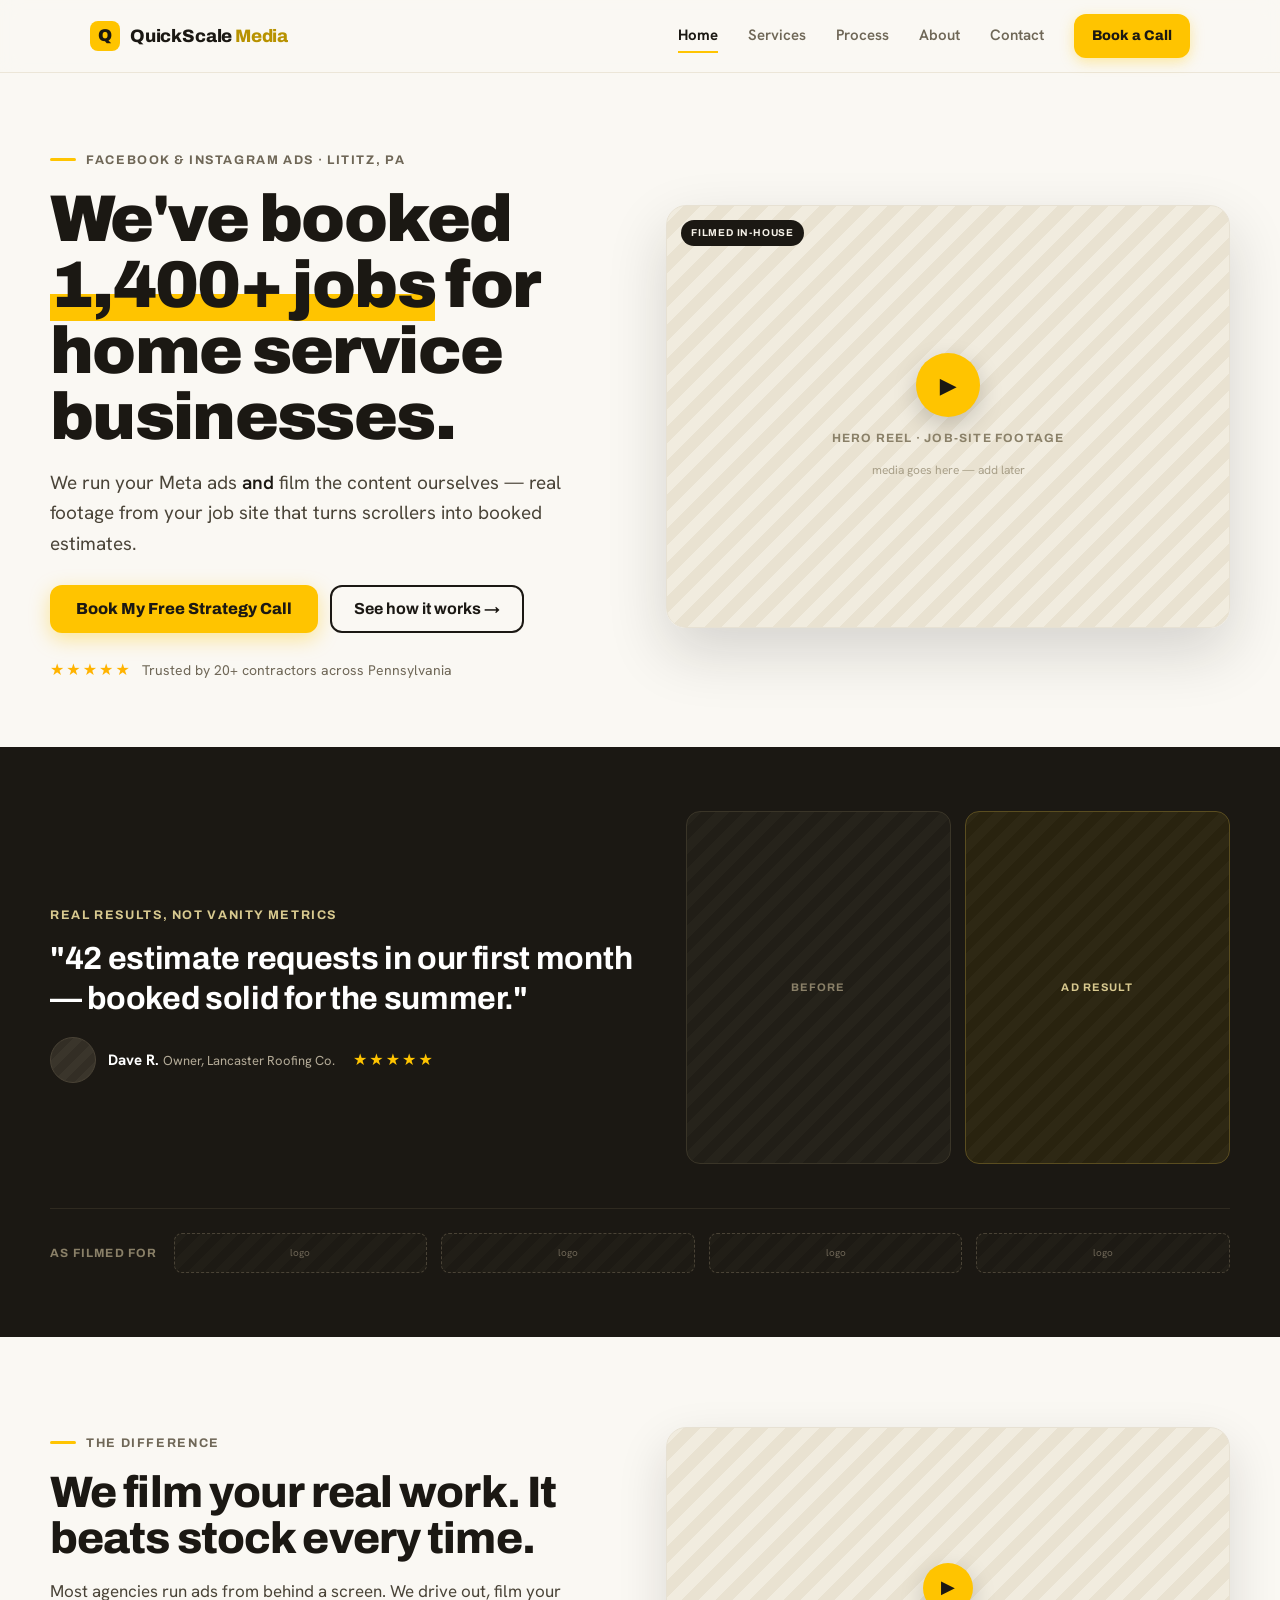
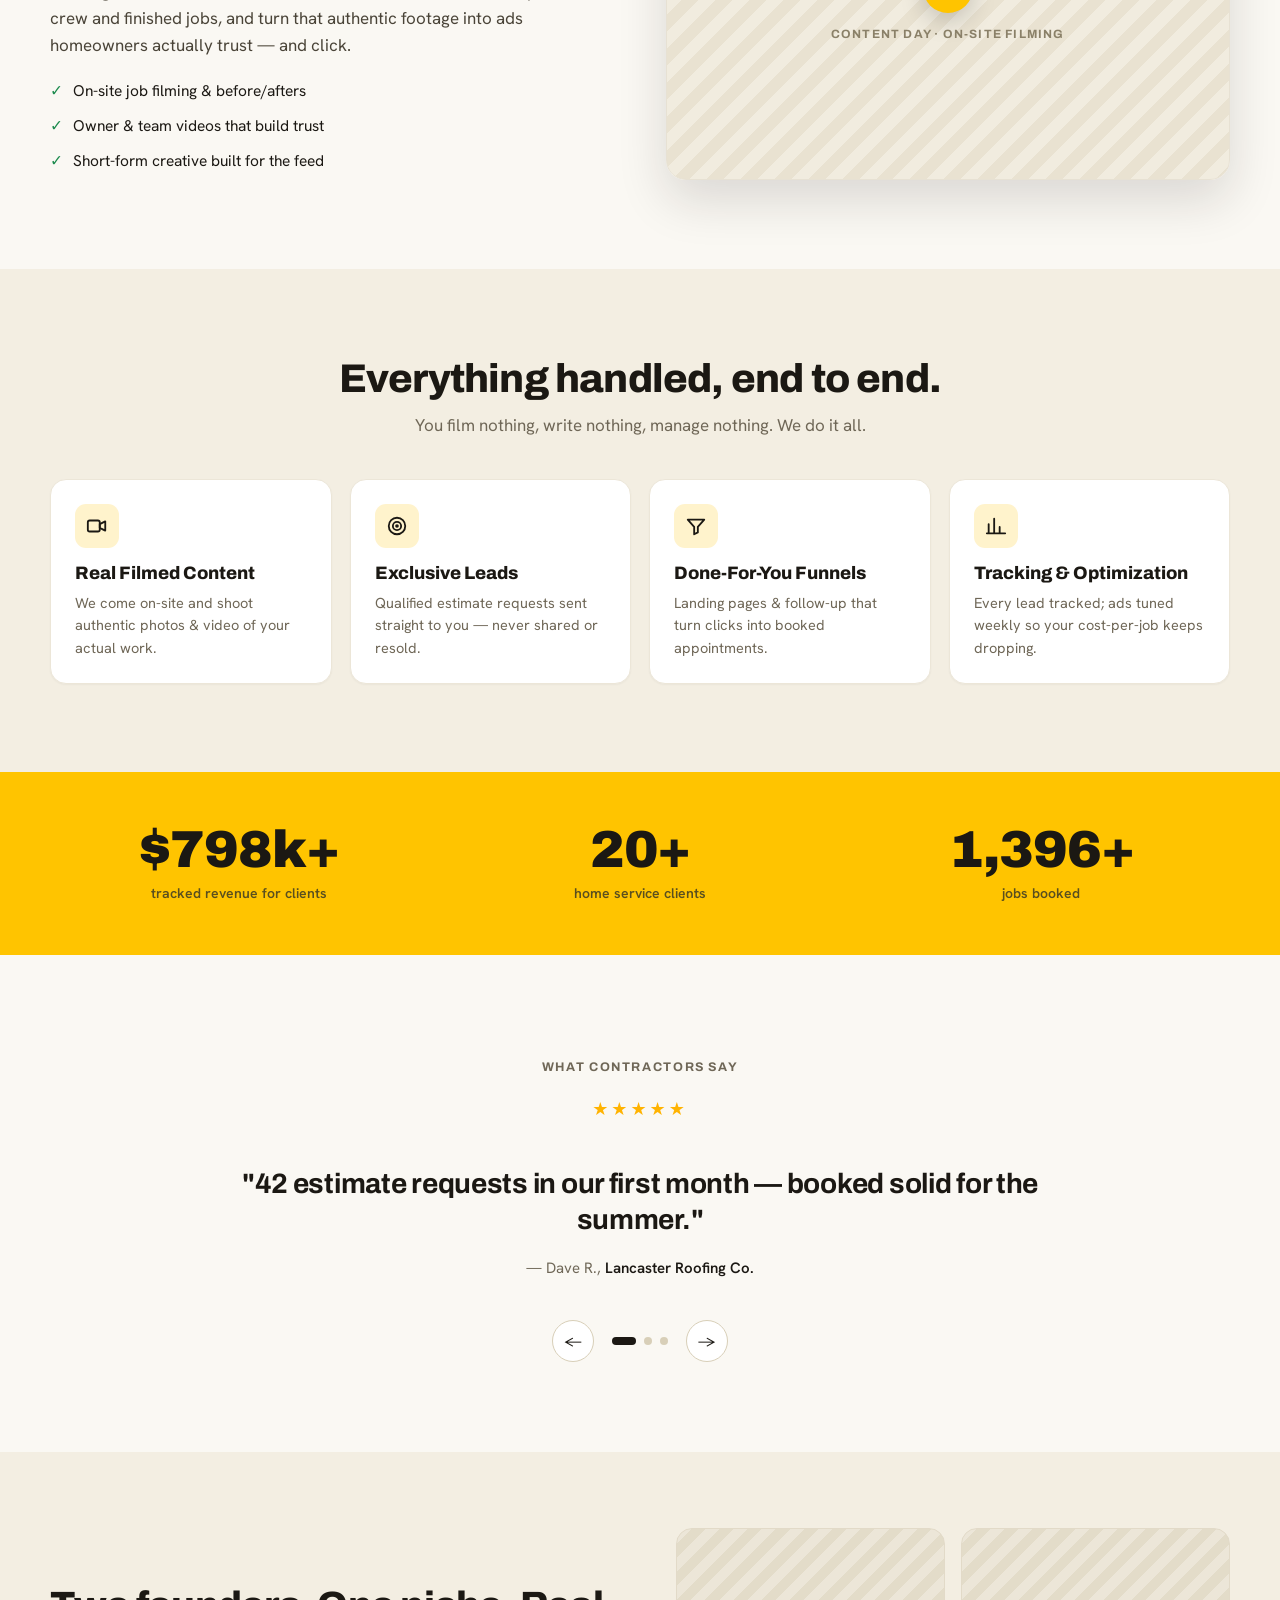
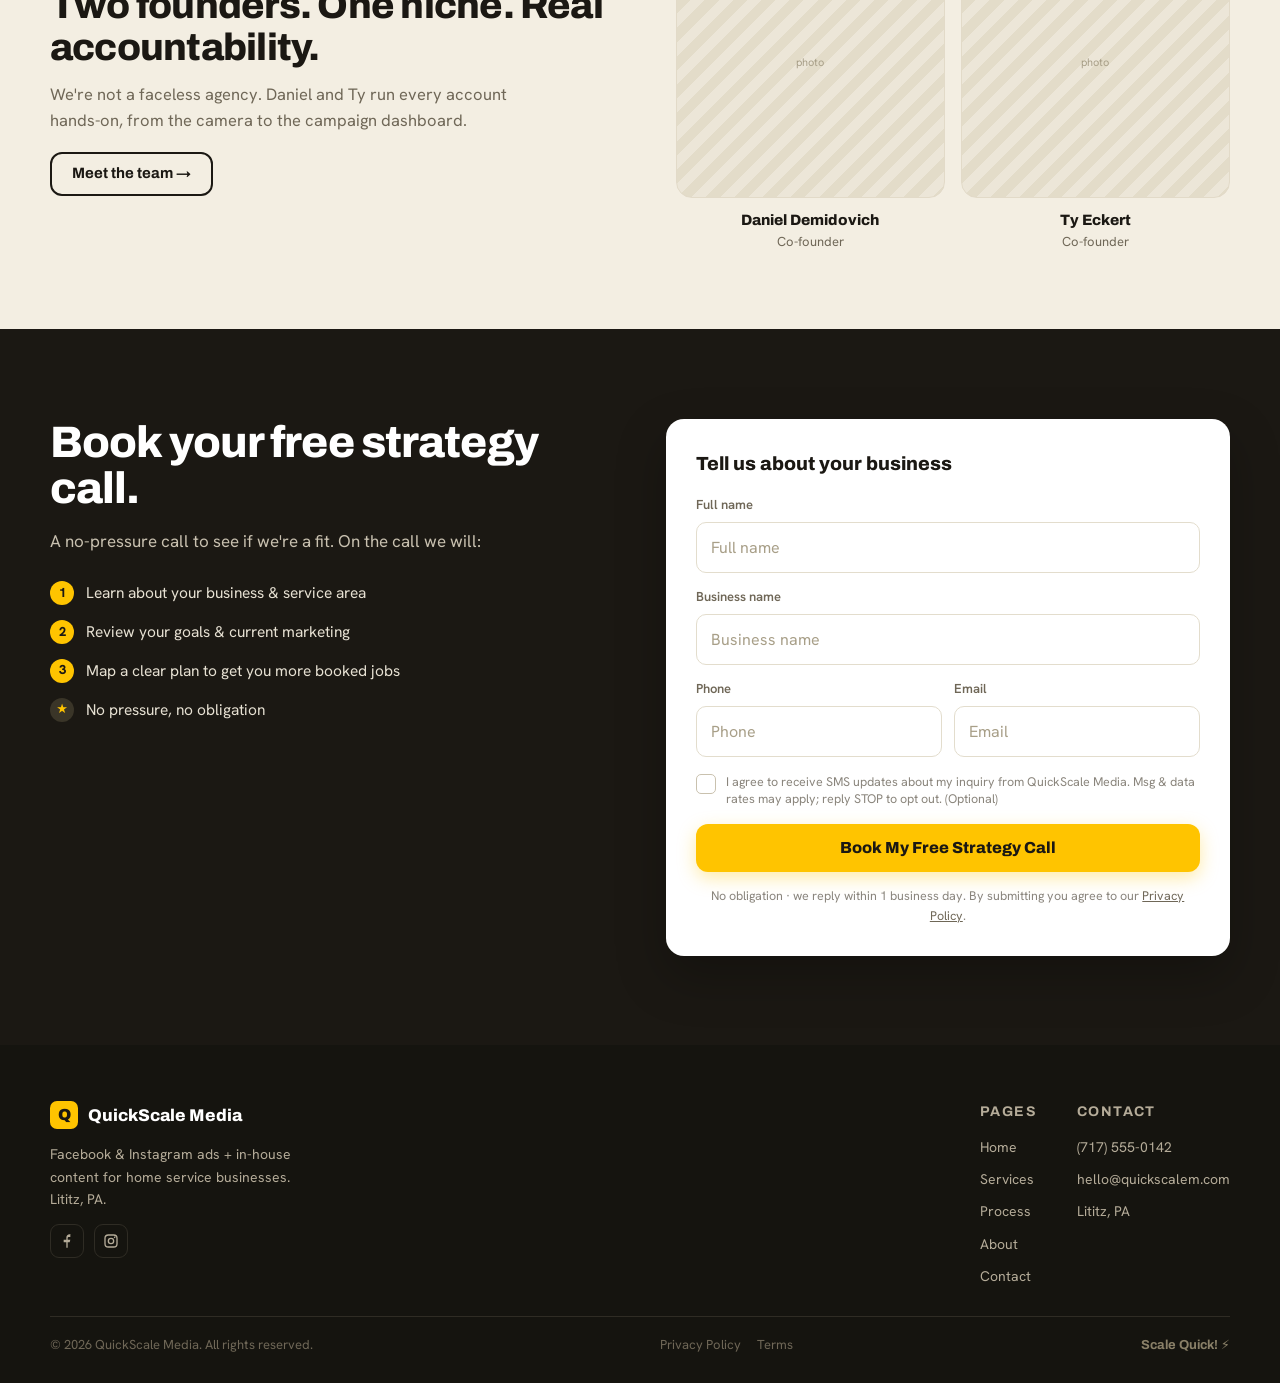
==== commit 640739b7: "Add admin systems panel (prototype) + Supabase backend kit; harden the funnel Public site: - Real se" ====
--- a/index.html
+++ b/index.html
@@ -5,7 +5,7 @@
 <meta name="viewport" content="width=device-width, initial-scale=1">
 <title>Facebook &amp; Instagram Ads for Home Services | QuickScale Media</title>
 <meta name="description" content="We run Facebook &amp; Instagram ads and film your job-site content in-house — turning scrollers into booked estimates for home service businesses in Pennsylvania.">
-<link rel="canonical" href="https://quickscalem.com/">
+<link rel="canonical" href="https://g0osey99.github.io/quickscale-media/">
 <meta name="theme-color" content="#FFC400">
 
 <!-- Open Graph / Twitter -->
@@ -13,14 +13,14 @@
 <meta property="og:site_name" content="QuickScale Media">
 <meta property="og:title" content="Facebook &amp; Instagram Ads for Home Services | QuickScale Media">
 <meta property="og:description" content="We run your Meta ads and film the content ourselves — real job-site footage that turns scrollers into booked estimates.">
-<meta property="og:url" content="https://quickscalem.com/">
-<meta property="og:image" content="https://quickscalem.com/assets/img/og-image.png">
+<meta property="og:url" content="https://g0osey99.github.io/quickscale-media/">
+<meta property="og:image" content="https://g0osey99.github.io/quickscale-media/assets/img/og-image.png">
 <meta property="og:image:width" content="1200">
 <meta property="og:image:height" content="630">
 <meta name="twitter:card" content="summary_large_image">
 <meta name="twitter:title" content="Facebook &amp; Instagram Ads for Home Services | QuickScale Media">
 <meta name="twitter:description" content="We run your Meta ads and film the content ourselves — real job-site footage that turns scrollers into booked estimates.">
-<meta name="twitter:image" content="https://quickscalem.com/assets/img/og-image.png">
+<meta name="twitter:image" content="https://g0osey99.github.io/quickscale-media/assets/img/og-image.png">
 
 <!-- Icons -->
 <link rel="icon" href="assets/img/favicon.svg" type="image/svg+xml">
@@ -40,10 +40,10 @@
   "@graph": [
     {
       "@type": "Organization",
-      "@id": "https://quickscalem.com/#organization",
+      "@id": "https://g0osey99.github.io/quickscale-media/#organization",
       "name": "QuickScale Media",
-      "url": "https://quickscalem.com/",
-      "logo": "https://quickscalem.com/assets/img/icon-512.png",
+      "url": "https://g0osey99.github.io/quickscale-media/",
+      "logo": "https://g0osey99.github.io/quickscale-media/assets/img/icon-512.png",
       "description": "Marketing agency for home service businesses — Facebook & Instagram ads plus in-house content creation.",
       "founder": [
         { "@type": "Person", "name": "Daniel Demidovich" },
@@ -53,17 +53,17 @@
     },
     {
       "@type": "WebSite",
-      "@id": "https://quickscalem.com/#website",
-      "url": "https://quickscalem.com/",
+      "@id": "https://g0osey99.github.io/quickscale-media/#website",
+      "url": "https://g0osey99.github.io/quickscale-media/",
       "name": "QuickScale Media",
-      "publisher": { "@id": "https://quickscalem.com/#organization" }
+      "publisher": { "@id": "https://g0osey99.github.io/quickscale-media/#organization" }
     },
     {
       "@type": "ProfessionalService",
-      "@id": "https://quickscalem.com/#business",
+      "@id": "https://g0osey99.github.io/quickscale-media/#business",
       "name": "QuickScale Media",
-      "image": "https://quickscalem.com/assets/img/og-image.png",
-      "url": "https://quickscalem.com/",
+      "image": "https://g0osey99.github.io/quickscale-media/assets/img/og-image.png",
+      "url": "https://g0osey99.github.io/quickscale-media/",
       "telephone": "+1-717-555-0142",
       "email": "hello@quickscalem.com",
       "priceRange": "$$",
@@ -78,7 +78,7 @@
         { "@type": "AdministrativeArea", "name": "Lancaster County" },
         { "@type": "State", "name": "Pennsylvania" }
       ],
-      "parentOrganization": { "@id": "https://quickscalem.com/#organization" }
+      "parentOrganization": { "@id": "https://g0osey99.github.io/quickscale-media/#organization" }
     }
   ]
 }
@@ -316,6 +316,7 @@
       <div class="col">
         <form class="form" data-leadform="home" novalidate>
           <div class="form__title">Tell us about your business</div>
+          <noscript><p class="formnote" style="color:#d6492f;margin-bottom:12px">This form needs JavaScript. Please call <a href="tel:+17175550142">(717) 555-0142</a> or email <a href="mailto:hello@quickscalem.com">hello@quickscalem.com</a> to book your call.</p></noscript>
           <div class="form__fields">
             <div class="field">
               <label for="h-fullName">Full name</label>
@@ -339,12 +340,15 @@
                 <div class="error" data-error="email" role="alert"></div>
               </div>
             </div>
-            <button type="button" class="consent" aria-pressed="false">
+            <label class="consent">
+              <input type="checkbox" name="smsConsent" value="yes" class="consent__cb">
               <span class="checkbox" aria-hidden="true"><svg width="13" height="13" viewBox="0 0 24 24" fill="none" stroke="#1b1813" stroke-width="3.5" stroke-linecap="round" stroke-linejoin="round"><path d="M5 13l4 4L19 7"></path></svg></span>
-              <span class="consent__text">I agree to receive SMS updates about my inquiry. Msg &amp; data rates may apply. (Optional)</span>
-            </button>
+              <span class="consent__text">I agree to receive SMS updates about my inquiry from QuickScale Media. Msg &amp; data rates may apply; reply STOP to opt out. (Optional)</span>
+            </label>
+            <div class="hp" aria-hidden="true"><label>Company website<input type="text" name="company_website" tabindex="-1" autocomplete="off"></label></div>
+            <div class="error" data-form-error role="alert"></div>
             <button type="submit" class="btn btn--primary btn--block">Book My Free Strategy Call</button>
-            <div class="formnote">No obligation · we reply within 1 business day</div>
+            <div class="formnote">No obligation · we reply within 1 business day. By submitting you agree to our <a class="formlink" href="privacy/">Privacy Policy</a>.</div>
           </div>
         </form>
         <div class="success" data-success="home" hidden>
@@ -393,6 +397,10 @@
   </div>
   <div class="site-footer__bottom">
     <span>© <span data-year>2026</span> QuickScale Media. All rights reserved.</span>
+    <nav class="footer-legal" aria-label="Legal">
+      <a href="privacy/">Privacy Policy</a>
+      <a href="terms/">Terms</a>
+    </nav>
     <b>Scale Quick! ⚡</b>
   </div>
 </footer>
@@ -402,6 +410,7 @@
   <a class="btn btn--primary" href="#book">Book My Free Strategy Call</a>
 </div>
 
+<script src="assets/js/config.js" defer></script>
 <script src="assets/js/main.js" defer></script>
 </body>
 </html>
--- a/assets/css/styles.css
+++ b/assets/css/styles.css
@@ -137,6 +137,16 @@
 .measure{max-width:60ch;}
 .measure-54{max-width:54ch;}
 .measure-48{max-width:48ch;}
+/* Legal / long-form prose (Privacy, Terms) */
+.prose{max-width:760px;}
+.prose h2{font-family:var(--ff-display);font-weight:800;font-size:clamp(20px,2.4vw,26px);color:var(--ink);letter-spacing:-.01em;margin:34px 0 12px;}
+.prose h3{font-family:var(--ff-display);font-weight:700;font-size:18px;color:var(--ink);margin:24px 0 8px;}
+.prose p{font-size:16px;line-height:1.65;color:var(--ink-soft);margin:0 0 16px;}
+.prose ul{margin:0 0 16px;padding-left:22px;}
+.prose li{font-size:16px;line-height:1.6;color:var(--ink-soft);margin:0 0 8px;}
+.prose a{color:var(--gold);text-decoration:underline;}
+.prose strong{color:var(--ink);}
+.prose .legal-meta{font-size:14px;color:var(--muted);margin-bottom:24px;}
 .center{text-align:center;}
 .center-x{margin-inline:auto;}
 .actions{display:flex;flex-wrap:wrap;gap:12px;align-items:center;}
@@ -356,13 +366,23 @@
 .input[aria-invalid="true"]{border-color:var(--danger);box-shadow:0 0 0 3px rgba(214,73,47,.12);}
 .error{color:var(--danger);font-size:13px;margin-top:6px;}
 .error:empty{display:none;}
-.consent{display:flex;gap:10px;align-items:flex-start;background:none;border:none;cursor:pointer;padding:2px 0;text-align:left;width:100%;}
+.consent{display:flex;gap:10px;align-items:flex-start;cursor:pointer;padding:2px 0;text-align:left;width:100%;position:relative;}
+.consent__cb{position:absolute;opacity:0;width:0;height:0;margin:0;}
 .checkbox{width:20px;height:20px;flex:none;border-radius:5px;margin-top:1px;border:1.5px solid #c9c1ae;background:#fff;display:flex;align-items:center;justify-content:center;transition:all .15s;}
-.consent[aria-pressed="true"] .checkbox{border-color:var(--yellow);background:var(--yellow);}
-.consent[aria-pressed="true"] .checkbox svg{display:block;}
+.consent__cb:checked + .checkbox{border-color:var(--yellow);background:var(--yellow);}
+.consent__cb:checked + .checkbox svg{display:block;}
+.consent__cb:focus-visible + .checkbox{outline:3px solid var(--yellow);outline-offset:2px;}
 .checkbox svg{display:none;}
 .consent__text{font-size:12.5px;line-height:1.4;color:#8a857c;}
 .formnote{font-size:12.5px;color:#8a857c;text-align:center;}
+.formnote .formlink{color:#6f6757;text-decoration:underline;}
+.formnote .formlink:hover{color:var(--ink);}
+/* Honeypot: visually hidden + out of tab order (tabindex=-1 in markup) */
+.hp{position:absolute!important;left:-9999px;top:auto;width:1px;height:1px;overflow:hidden;}
+/* Footer legal links */
+.footer-legal{display:flex;gap:16px;}
+.footer-legal a{color:var(--muted);text-decoration:none;}
+.footer-legal a:hover{color:var(--yellow);}
 
 .success{background:#fff;border-radius:var(--radius-lg);padding:36px 28px;text-align:center;animation:pop .4s ease-out both;}
 .success--bordered{border:1px solid var(--border);box-shadow:var(--shadow-form);padding:40px 28px;}
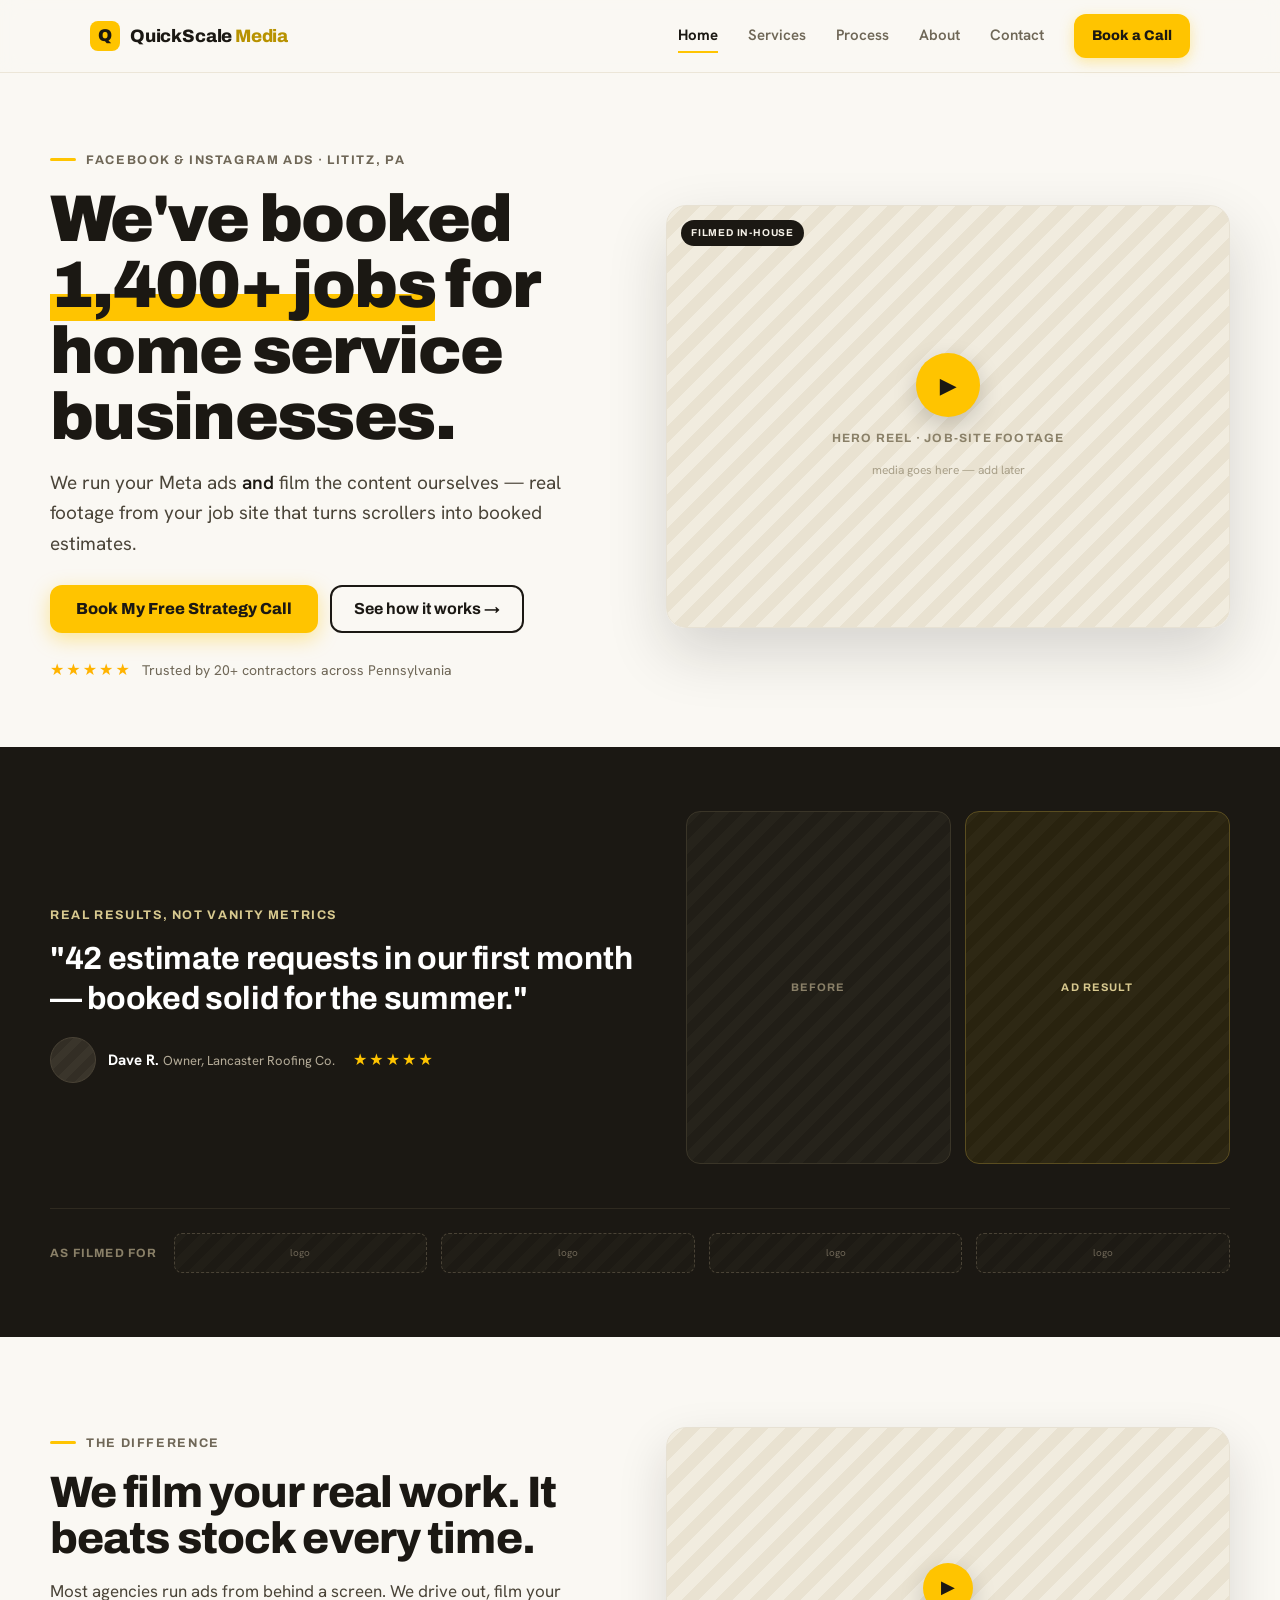
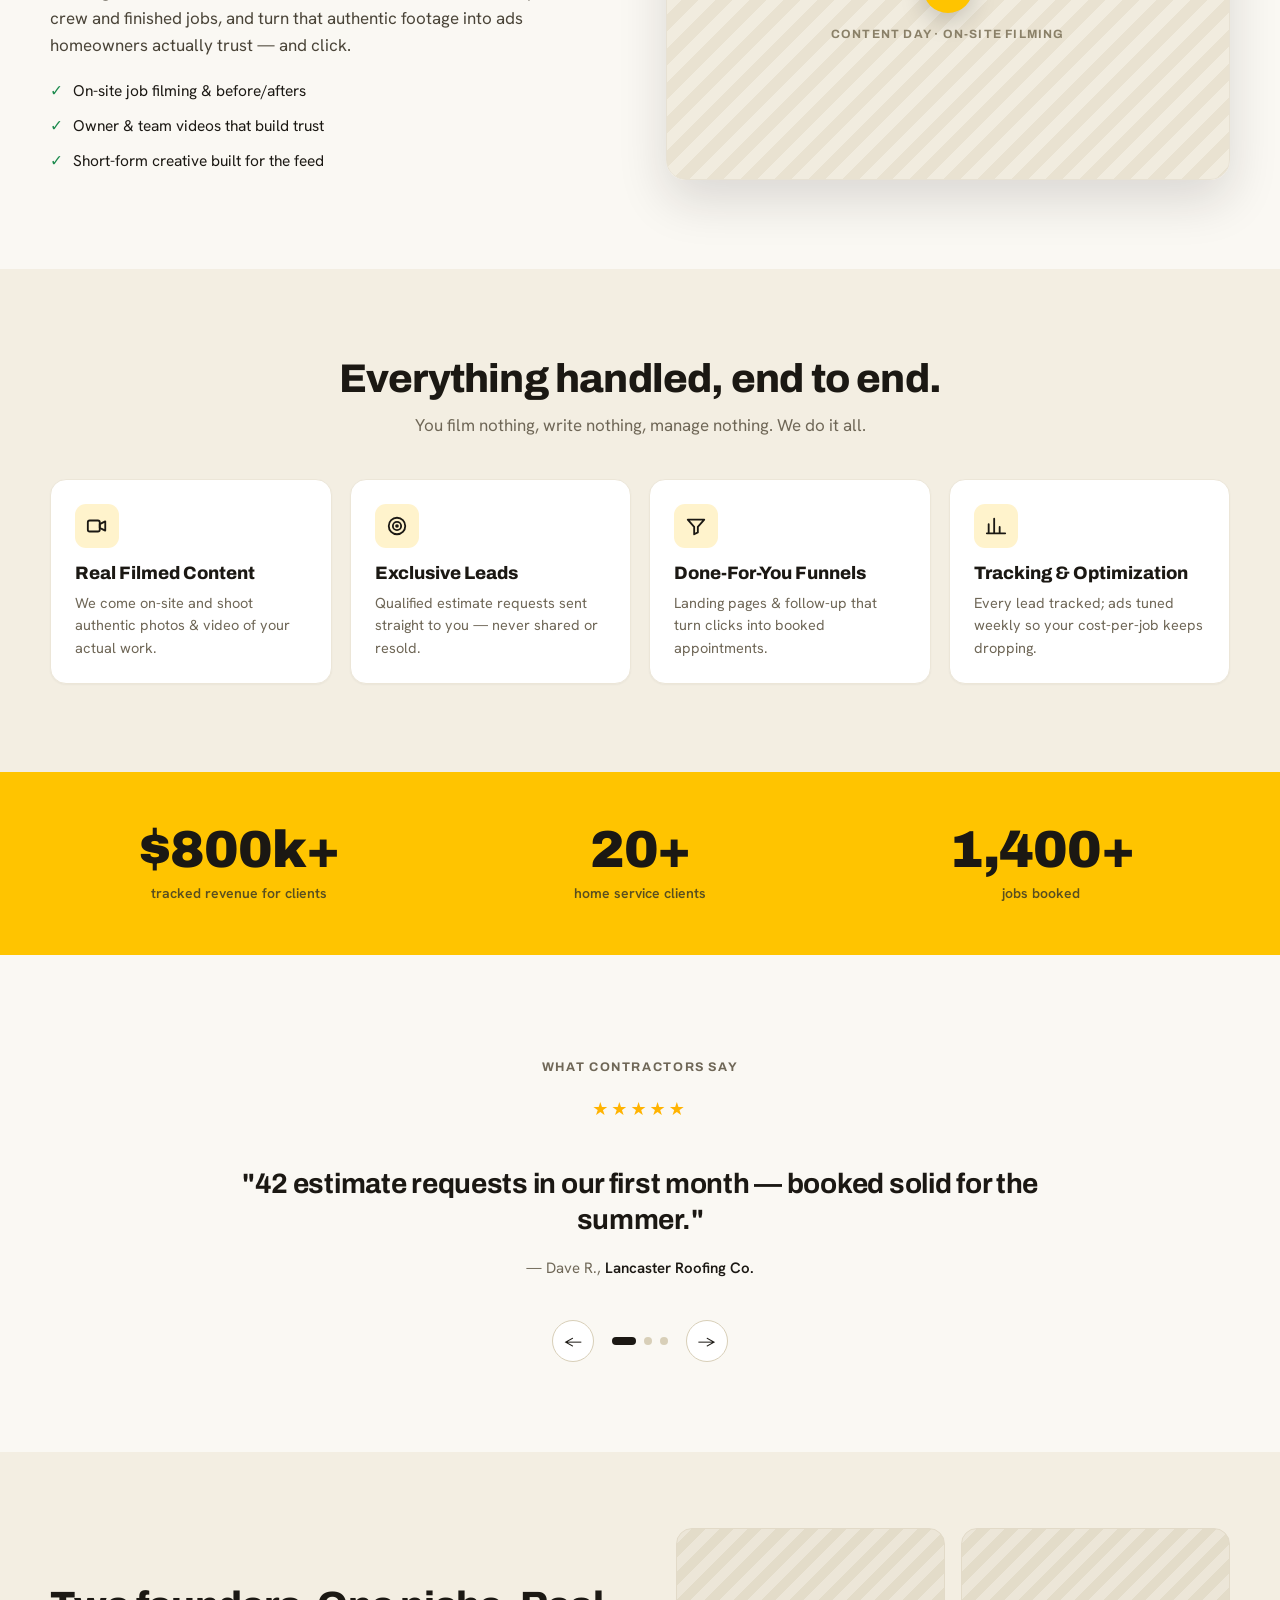
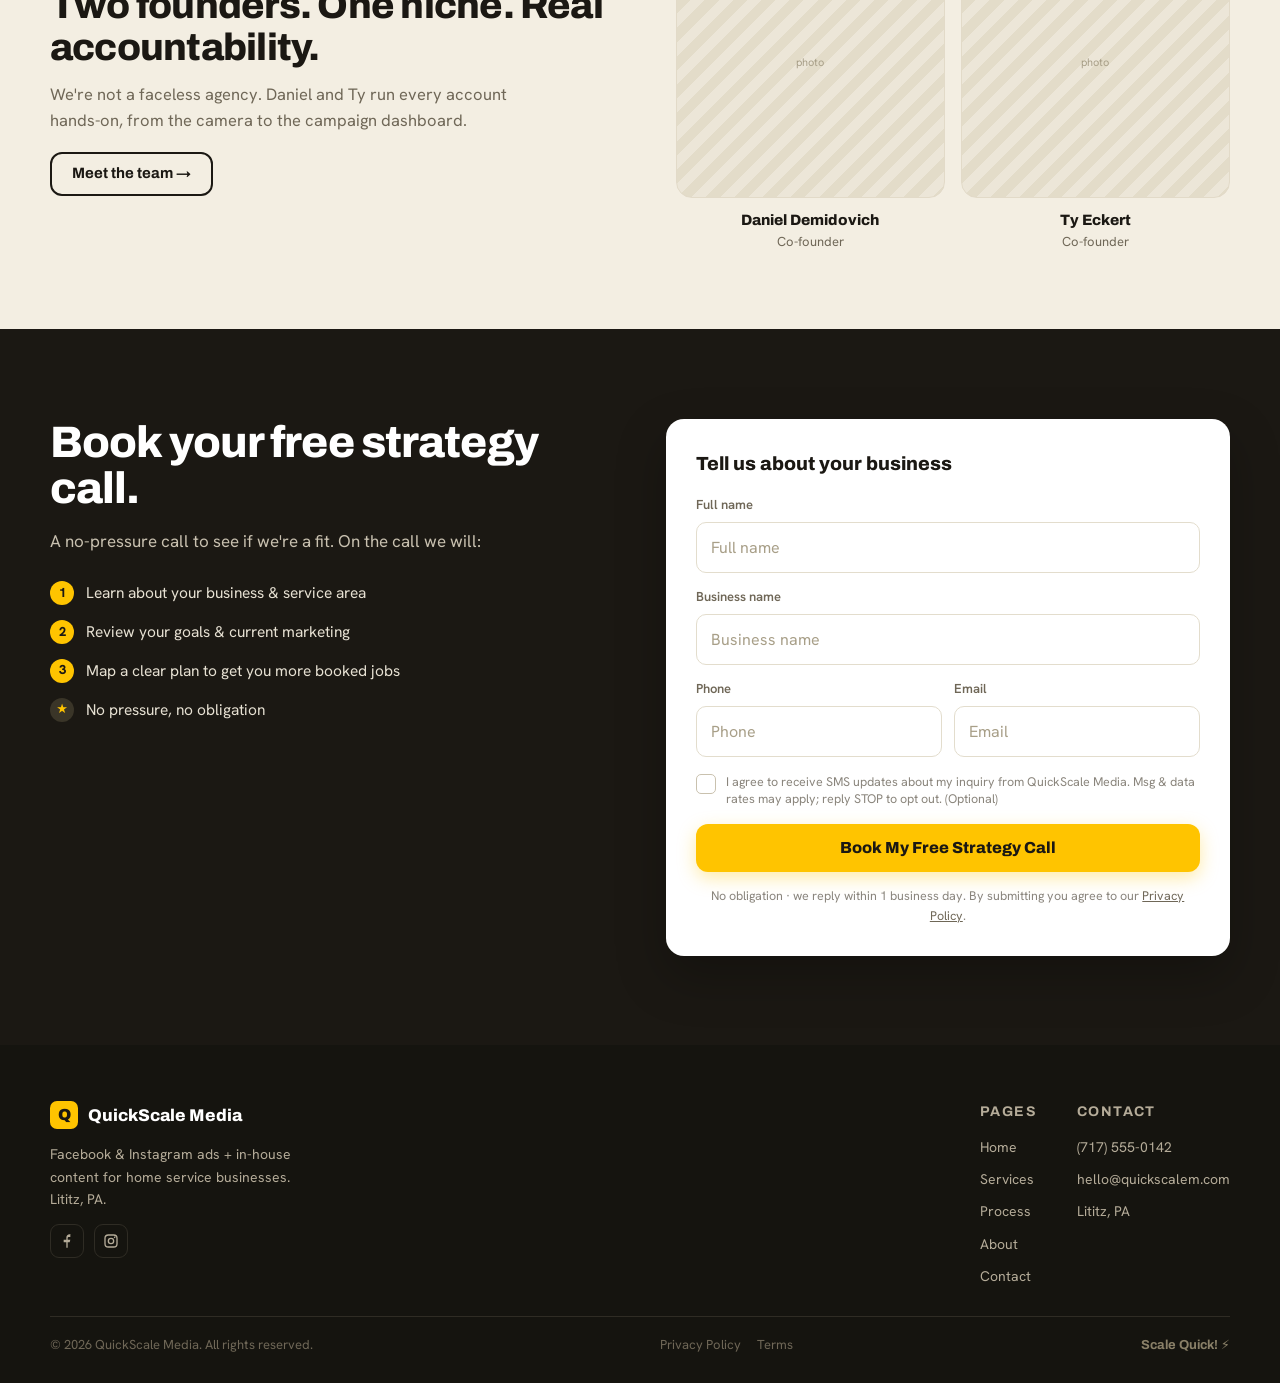
==== commit e5b04bd3: "Prep for Cloudflare Pages auto-deploy: production URLs + headers - Point canonical/OG/JSON-LD/sitema" ====
--- a/index.html
+++ b/index.html
@@ -5,7 +5,7 @@
 <meta name="viewport" content="width=device-width, initial-scale=1">
 <title>Facebook &amp; Instagram Ads for Home Services | QuickScale Media</title>
 <meta name="description" content="We run Facebook &amp; Instagram ads and film your job-site content in-house — turning scrollers into booked estimates for home service businesses in Pennsylvania.">
-<link rel="canonical" href="https://g0osey99.github.io/quickscale-media/">
+<link rel="canonical" href="https://quickscalem.com/">
 <meta name="theme-color" content="#FFC400">
 
 <!-- Open Graph / Twitter -->
@@ -13,14 +13,14 @@
 <meta property="og:site_name" content="QuickScale Media">
 <meta property="og:title" content="Facebook &amp; Instagram Ads for Home Services | QuickScale Media">
 <meta property="og:description" content="We run your Meta ads and film the content ourselves — real job-site footage that turns scrollers into booked estimates.">
-<meta property="og:url" content="https://g0osey99.github.io/quickscale-media/">
-<meta property="og:image" content="https://g0osey99.github.io/quickscale-media/assets/img/og-image.png">
+<meta property="og:url" content="https://quickscalem.com/">
+<meta property="og:image" content="https://quickscalem.com/assets/img/og-image.png">
 <meta property="og:image:width" content="1200">
 <meta property="og:image:height" content="630">
 <meta name="twitter:card" content="summary_large_image">
 <meta name="twitter:title" content="Facebook &amp; Instagram Ads for Home Services | QuickScale Media">
 <meta name="twitter:description" content="We run your Meta ads and film the content ourselves — real job-site footage that turns scrollers into booked estimates.">
-<meta name="twitter:image" content="https://g0osey99.github.io/quickscale-media/assets/img/og-image.png">
+<meta name="twitter:image" content="https://quickscalem.com/assets/img/og-image.png">
 
 <!-- Icons -->
 <link rel="icon" href="assets/img/favicon.svg" type="image/svg+xml">
@@ -40,10 +40,10 @@
   "@graph": [
     {
       "@type": "Organization",
-      "@id": "https://g0osey99.github.io/quickscale-media/#organization",
+      "@id": "https://quickscalem.com/#organization",
       "name": "QuickScale Media",
-      "url": "https://g0osey99.github.io/quickscale-media/",
-      "logo": "https://g0osey99.github.io/quickscale-media/assets/img/icon-512.png",
+      "url": "https://quickscalem.com/",
+      "logo": "https://quickscalem.com/assets/img/icon-512.png",
       "description": "Marketing agency for home service businesses — Facebook & Instagram ads plus in-house content creation.",
       "founder": [
         { "@type": "Person", "name": "Daniel Demidovich" },
@@ -53,17 +53,17 @@
     },
     {
       "@type": "WebSite",
-      "@id": "https://g0osey99.github.io/quickscale-media/#website",
-      "url": "https://g0osey99.github.io/quickscale-media/",
+      "@id": "https://quickscalem.com/#website",
+      "url": "https://quickscalem.com/",
       "name": "QuickScale Media",
-      "publisher": { "@id": "https://g0osey99.github.io/quickscale-media/#organization" }
+      "publisher": { "@id": "https://quickscalem.com/#organization" }
     },
     {
       "@type": "ProfessionalService",
-      "@id": "https://g0osey99.github.io/quickscale-media/#business",
+      "@id": "https://quickscalem.com/#business",
       "name": "QuickScale Media",
-      "image": "https://g0osey99.github.io/quickscale-media/assets/img/og-image.png",
-      "url": "https://g0osey99.github.io/quickscale-media/",
+      "image": "https://quickscalem.com/assets/img/og-image.png",
+      "url": "https://quickscalem.com/",
       "telephone": "+1-717-555-0142",
       "email": "hello@quickscalem.com",
       "priceRange": "$$",
@@ -78,7 +78,7 @@
         { "@type": "AdministrativeArea", "name": "Lancaster County" },
         { "@type": "State", "name": "Pennsylvania" }
       ],
-      "parentOrganization": { "@id": "https://g0osey99.github.io/quickscale-media/#organization" }
+      "parentOrganization": { "@id": "https://quickscalem.com/#organization" }
     }
   ]
 }
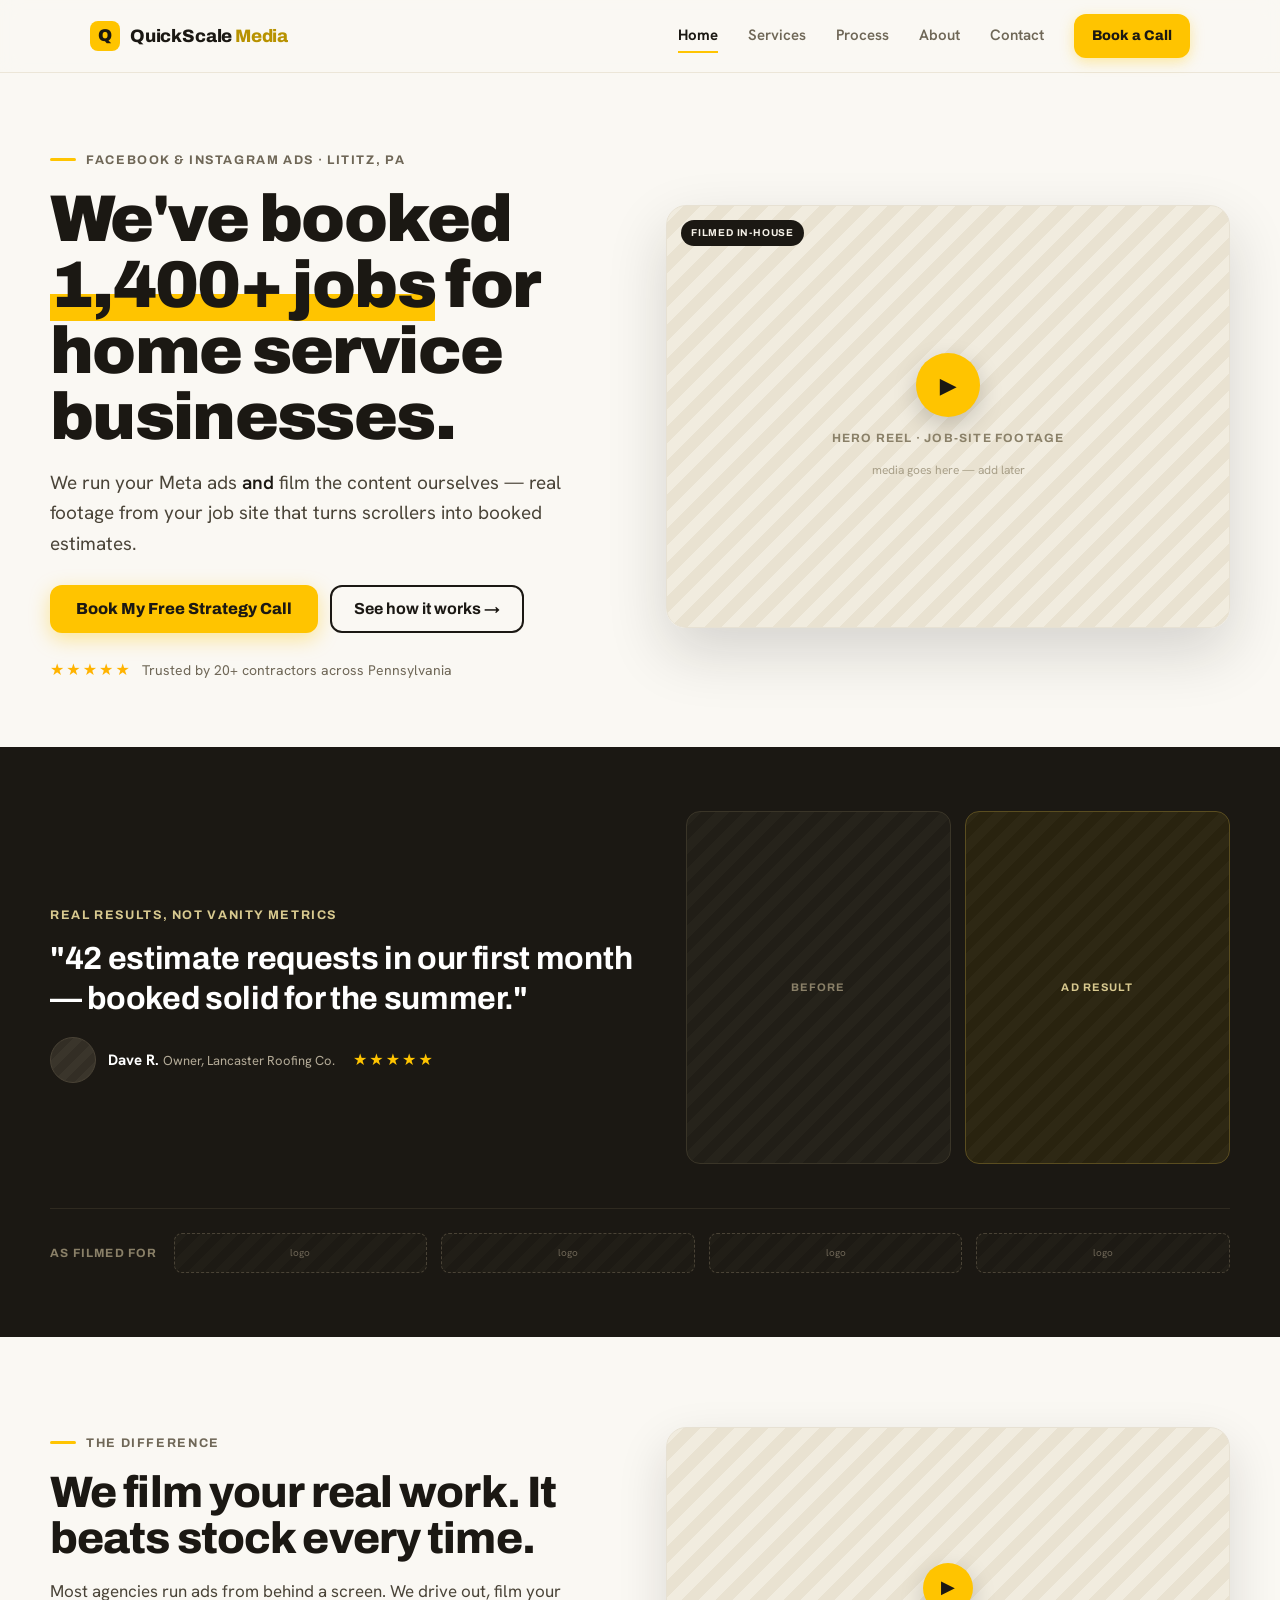
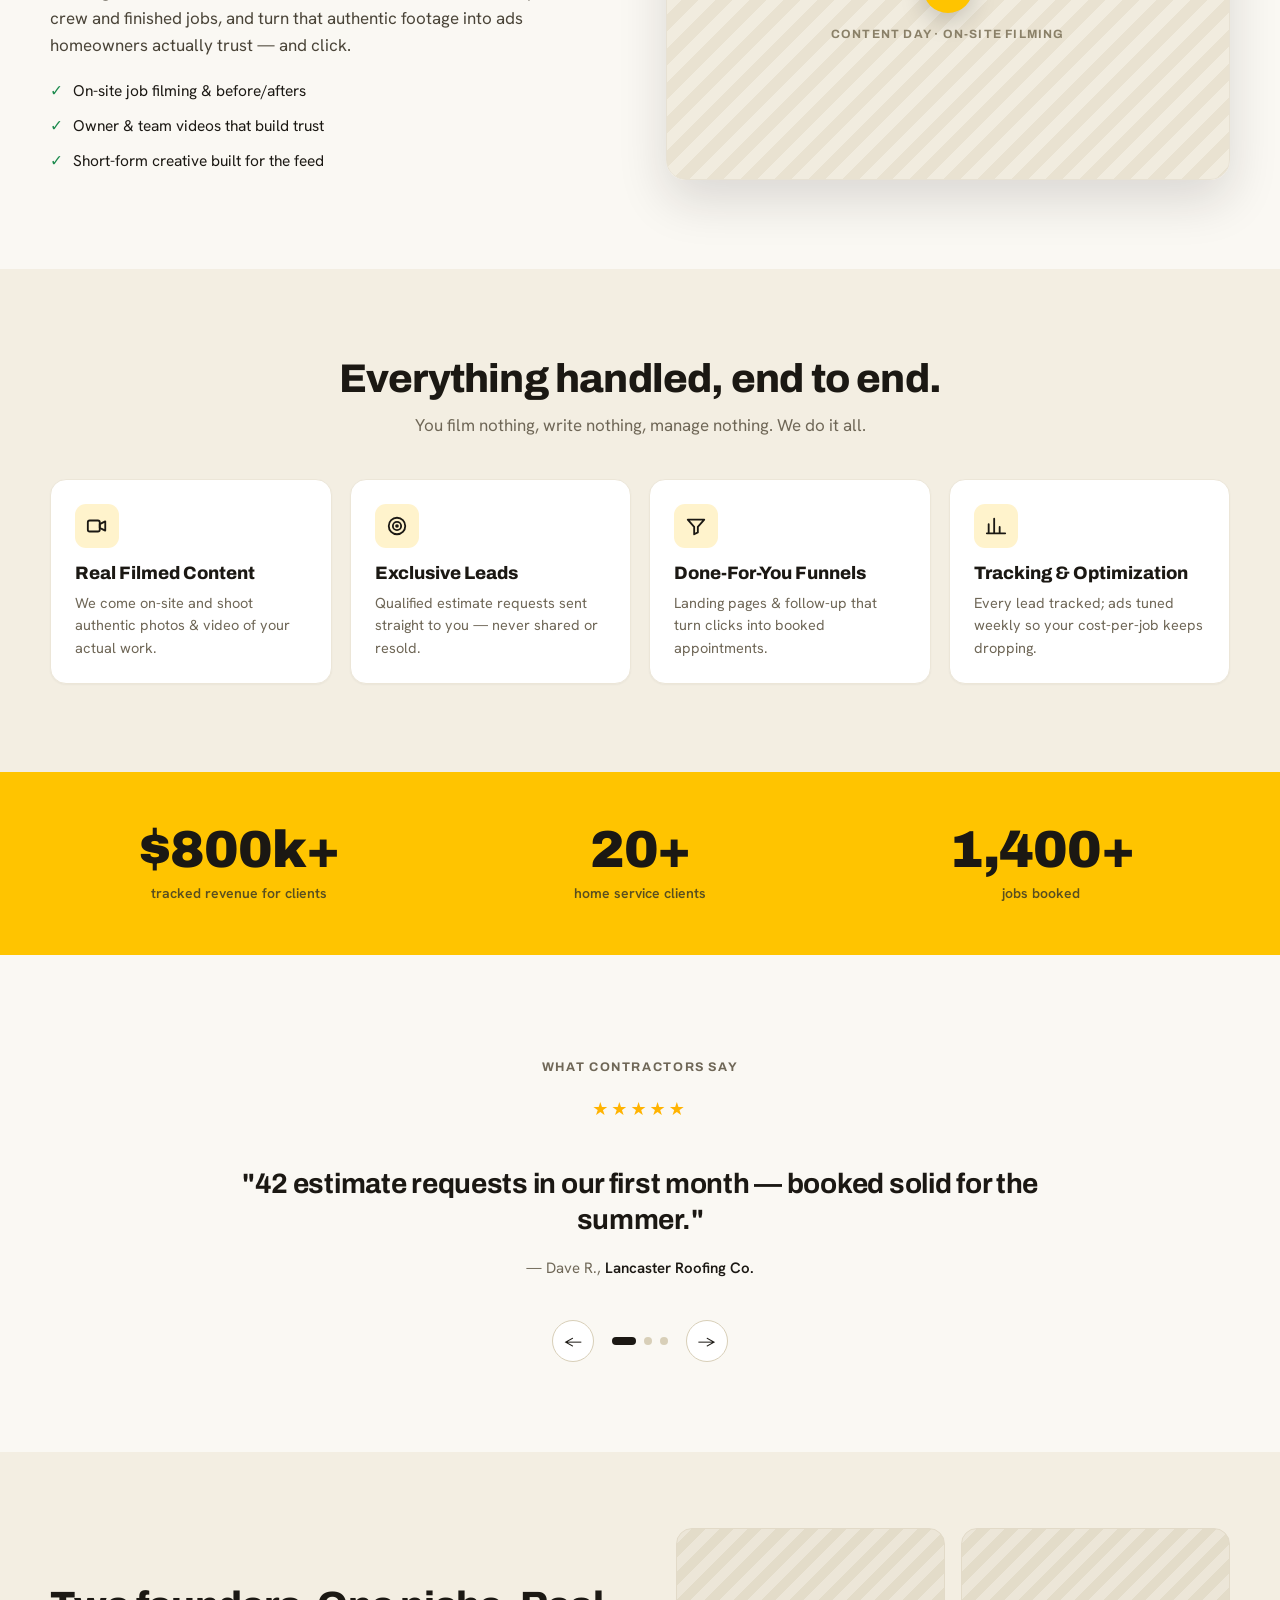
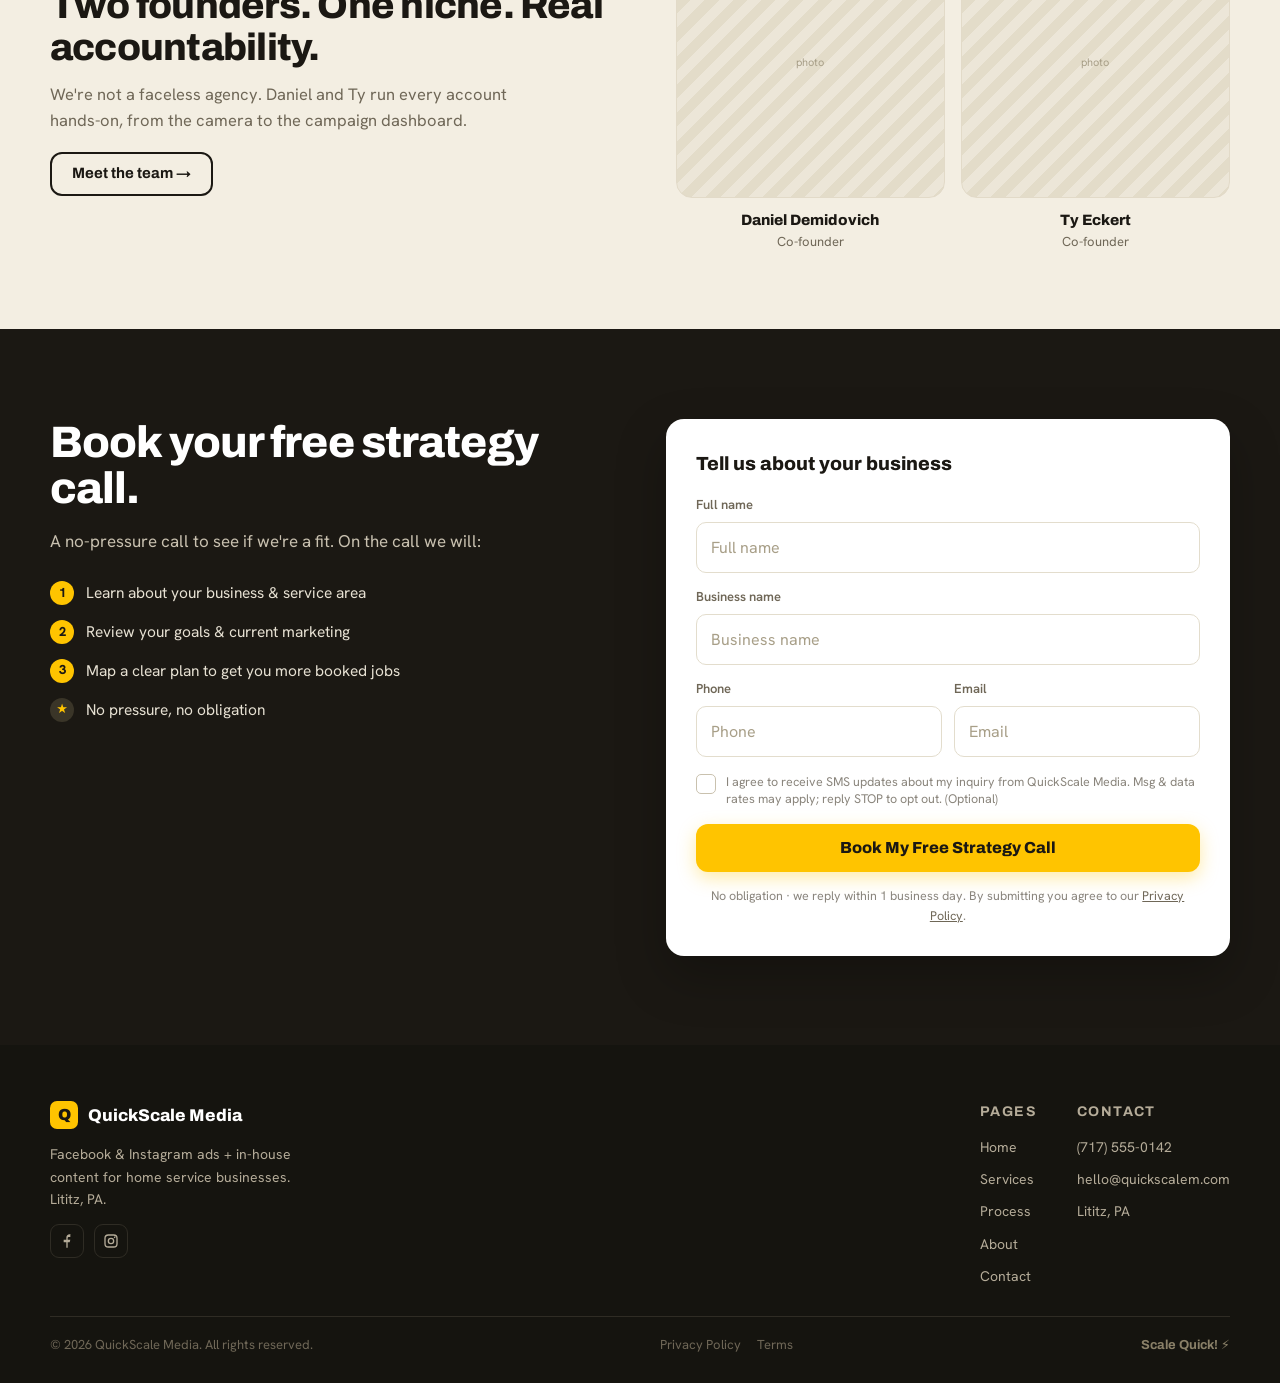
==== commit 44922545: "Phase B tracking/compliance + production-readiness audit fixes Complete the remaining autonomous (co" ====
--- a/index.html
+++ b/index.html
@@ -121,7 +121,7 @@
   <!-- ===================== HERO ===================== -->
   <section class="section section--hero">
     <div class="wrap split">
-      <div class="col reveal">
+      <div class="col">
         <p class="eyebrow"><span>Facebook &amp; Instagram Ads · Lititz, PA</span></p>
         <h1 class="h1">We've booked <span class="mark">1,400+ jobs</span> for home service businesses.</h1>
         <p class="lead measure-54 mb-26">We run your Meta ads <em class="em">and</em> film the content ourselves — real footage from your job site that turns scrollers into booked estimates.</p>
@@ -251,7 +251,7 @@
     <div class="tcarousel" data-carousel>
       <p class="tcarousel__kicker">What contractors say</p>
       <span class="rating rating--lg mb-12" style="display:inline-block" aria-hidden="true">★★★★★</span>
-      <div class="tstage" aria-live="polite">
+      <div class="tstage">
         <div class="tslide is-active">
           <p class="tquote">"42 estimate requests in our first month — booked solid for the summer."</p>
           <div class="tmeta">— Dave R., <b>Lancaster Roofing Co.</b></div>
@@ -346,12 +346,13 @@
               <span class="consent__text">I agree to receive SMS updates about my inquiry from QuickScale Media. Msg &amp; data rates may apply; reply STOP to opt out. (Optional)</span>
             </label>
             <div class="hp" aria-hidden="true"><label>Company website<input type="text" name="company_website" tabindex="-1" autocomplete="off"></label></div>
+            <div class="ts-slot" data-turnstile hidden></div>
             <div class="error" data-form-error role="alert"></div>
             <button type="submit" class="btn btn--primary btn--block">Book My Free Strategy Call</button>
             <div class="formnote">No obligation · we reply within 1 business day. By submitting you agree to our <a class="formlink" href="privacy/">Privacy Policy</a>.</div>
           </div>
         </form>
-        <div class="success" data-success="home" hidden>
+        <div class="success" data-success="home" role="status" aria-live="polite" hidden>
           <div class="success__icon" aria-hidden="true"><svg width="32" height="32" viewBox="0 0 24 24" fill="none" stroke="#1b8a4c" stroke-width="3" stroke-linecap="round" stroke-linejoin="round"><path d="M5 13l4 4L19 7"></path></svg></div>
           <h3>You're booked in!</h3>
           <p>Thanks — we've got your details and we'll reach out within <strong>1 business day</strong> to schedule your call.</p>
--- a/assets/css/styles.css
+++ b/assets/css/styles.css
@@ -425,12 +425,12 @@
 /* ---------- Process ---------- */
 .steps{flex:1 1 280px;min-width:260px;display:flex;flex-direction:column;gap:12px;}
 .step{display:flex;align-items:center;gap:14px;width:100%;cursor:pointer;text-align:left;background:transparent;border:1px solid var(--border-2);border-radius:14px;padding:16px 18px;transition:all .18s;}
-.step[aria-current="step"]{background:#fff;border-color:var(--yellow);box-shadow:0 8px 22px rgba(27,24,19,.08);}
+.step[aria-selected="true"]{background:#fff;border-color:var(--yellow);box-shadow:0 8px 22px rgba(27,24,19,.08);}
 .step__chip{width:40px;height:40px;flex:none;border-radius:11px;display:flex;align-items:center;justify-content:center;font-family:var(--ff-display);font-weight:800;font-size:17px;background:var(--cream-2);color:var(--muted-2);transition:all .18s;}
-.step[aria-current="step"] .step__chip{background:var(--yellow);color:var(--ink);}
+.step[aria-selected="true"] .step__chip{background:var(--yellow);color:var(--ink);}
 .step__text{display:flex;flex-direction:column;gap:3px;}
 .step__title{font-family:var(--ff-display);font-weight:800;font-size:16px;color:var(--muted);}
-.step[aria-current="step"] .step__title{color:var(--ink);}
+.step[aria-selected="true"] .step__title{color:var(--ink);}
 .step__tag{font-size:13px;color:var(--muted-2);}
 .stepdetail{flex:1.3 1 320px;min-width:300px;}
 .steppanel{display:none;height:100%;}
@@ -498,3 +498,25 @@
   html{scroll-behavior:auto;}
   *{animation:none!important;transition:none!important;}
 }
+
+/* ---------- Cookie / analytics consent banner ---------- */
+.qs-consent{
+  position:fixed;left:16px;right:16px;bottom:16px;z-index:60;
+  max-width:600px;margin-inline:auto;
+  display:flex;flex-wrap:wrap;align-items:center;gap:12px 18px;
+  background:var(--ink);color:#fff;
+  border-radius:var(--radius);box-shadow:var(--shadow-media);
+  padding:16px 20px;
+}
+.qs-consent__text{flex:1 1 240px;margin:0;font-size:14px;line-height:1.55;color:var(--on-dark-soft,#d9d4c8);}
+.qs-consent__text a{color:var(--yellow);text-decoration:underline;}
+.qs-consent__actions{display:flex;gap:10px;flex:0 0 auto;}
+.qs-consent .btn{padding:10px 18px;font-size:14px;}
+.qs-consent__decline{
+  font-family:var(--ff-display);font-weight:700;font-size:14px;color:#fff;cursor:pointer;
+  background:none;border:2px solid rgba(255,255,255,.4);border-radius:var(--radius-sm);padding:8px 16px;
+}
+.qs-consent__decline:hover{border-color:#fff;}
+@media (max-width:768px){
+  .qs-consent{bottom:78px;left:12px;right:12px;padding:14px 16px;}  /* clear the sticky mobile CTA */
+}
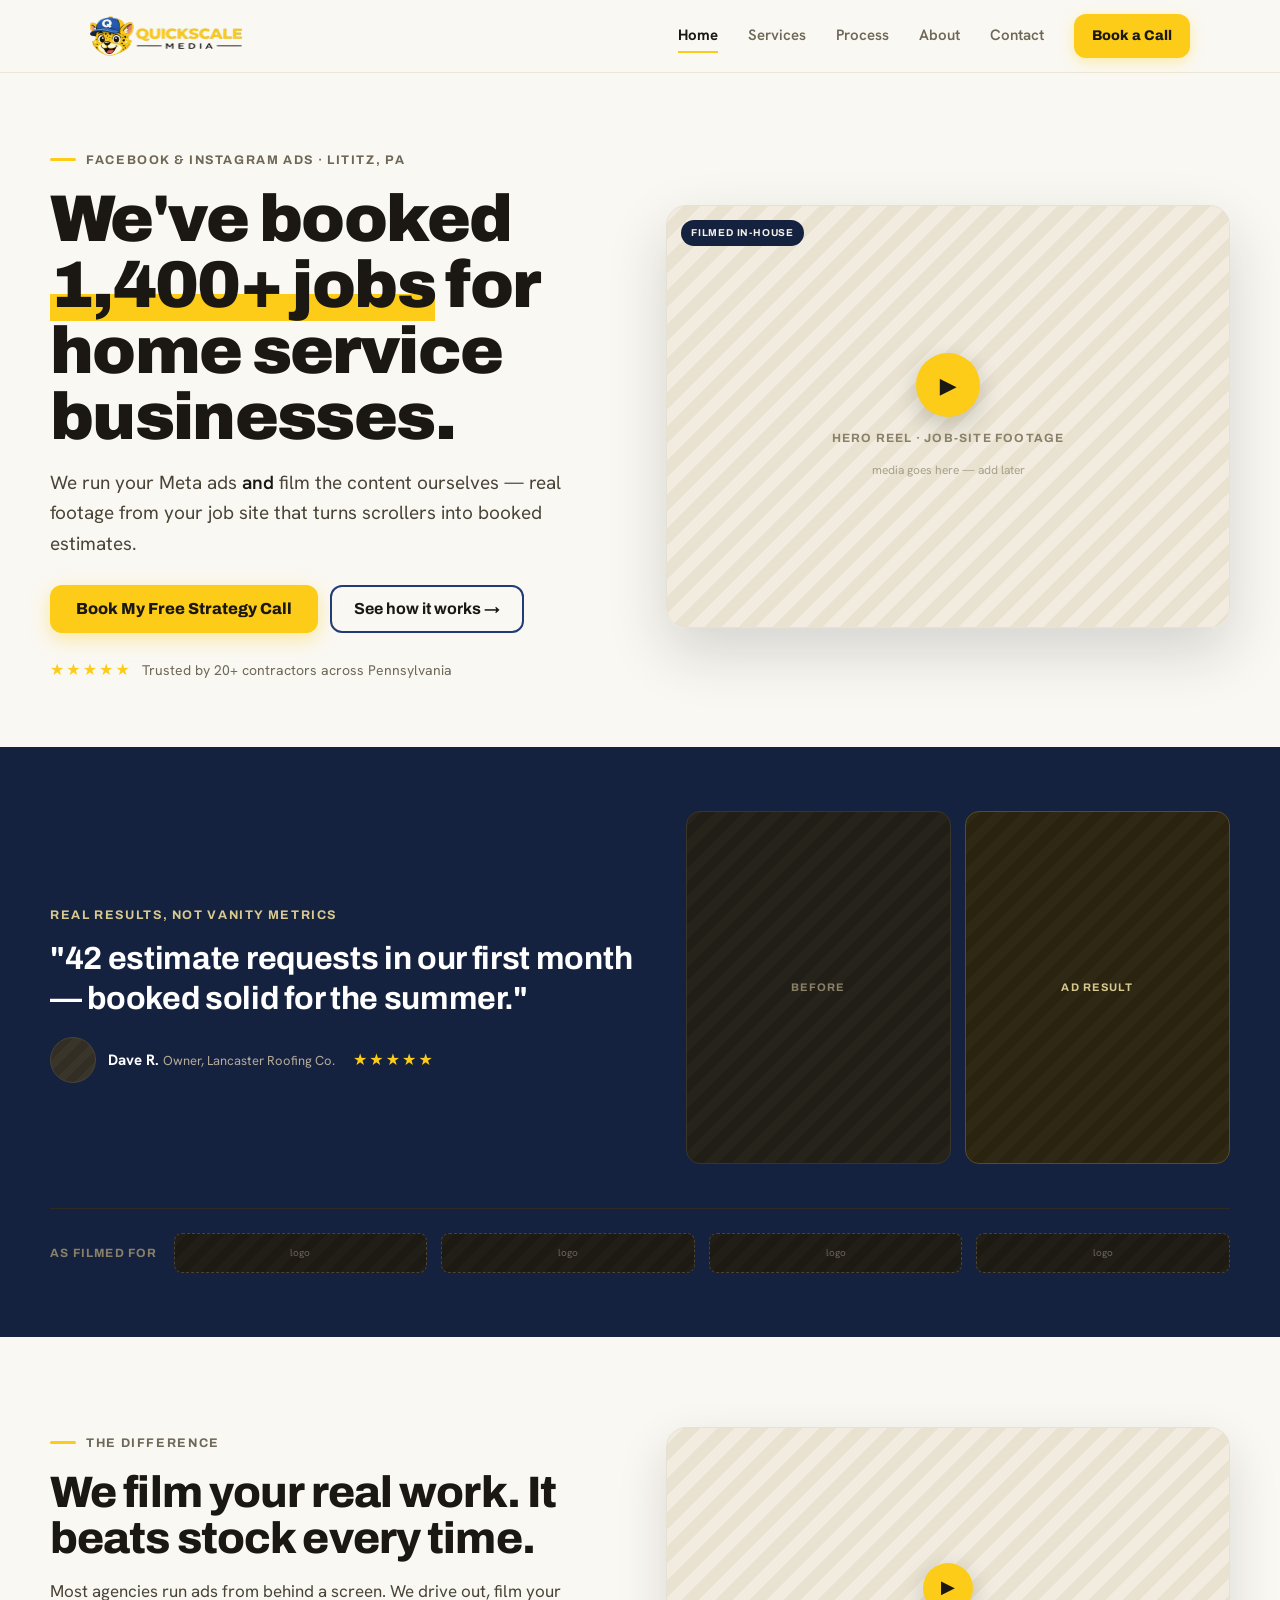
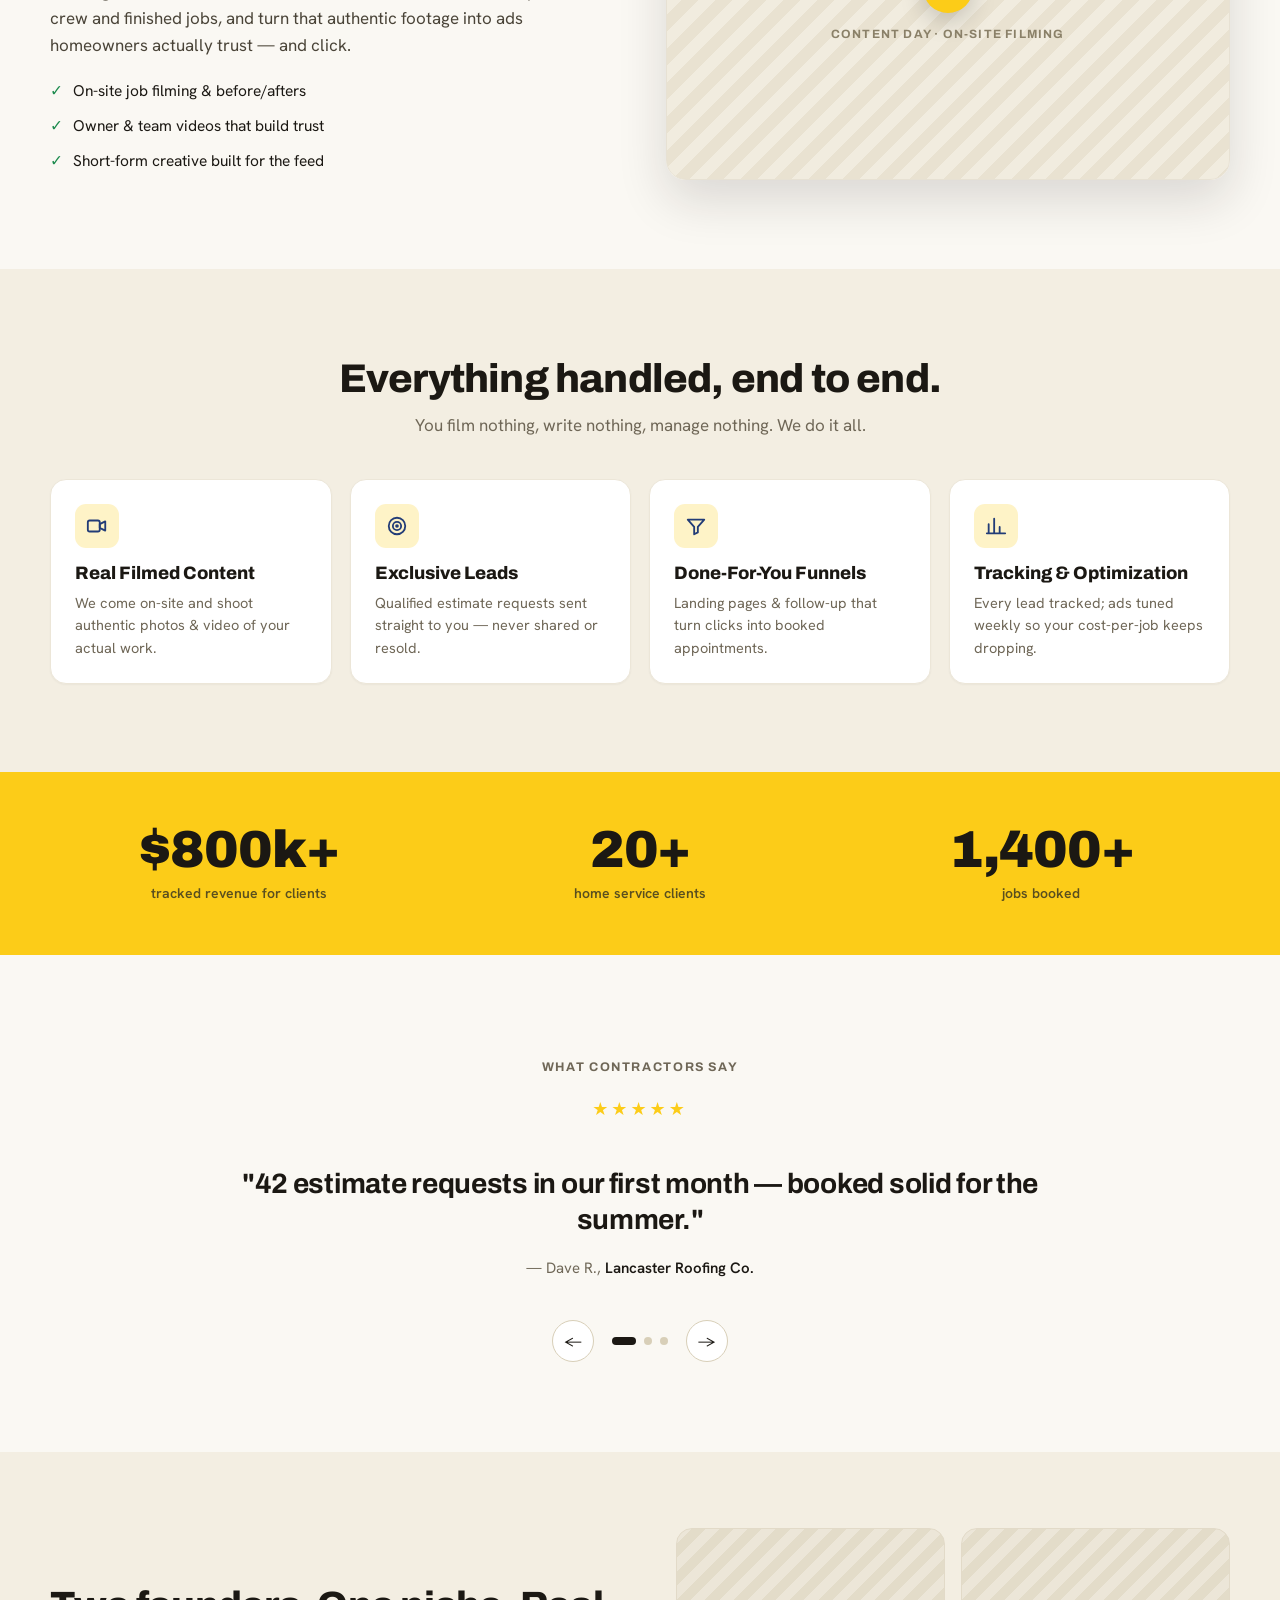
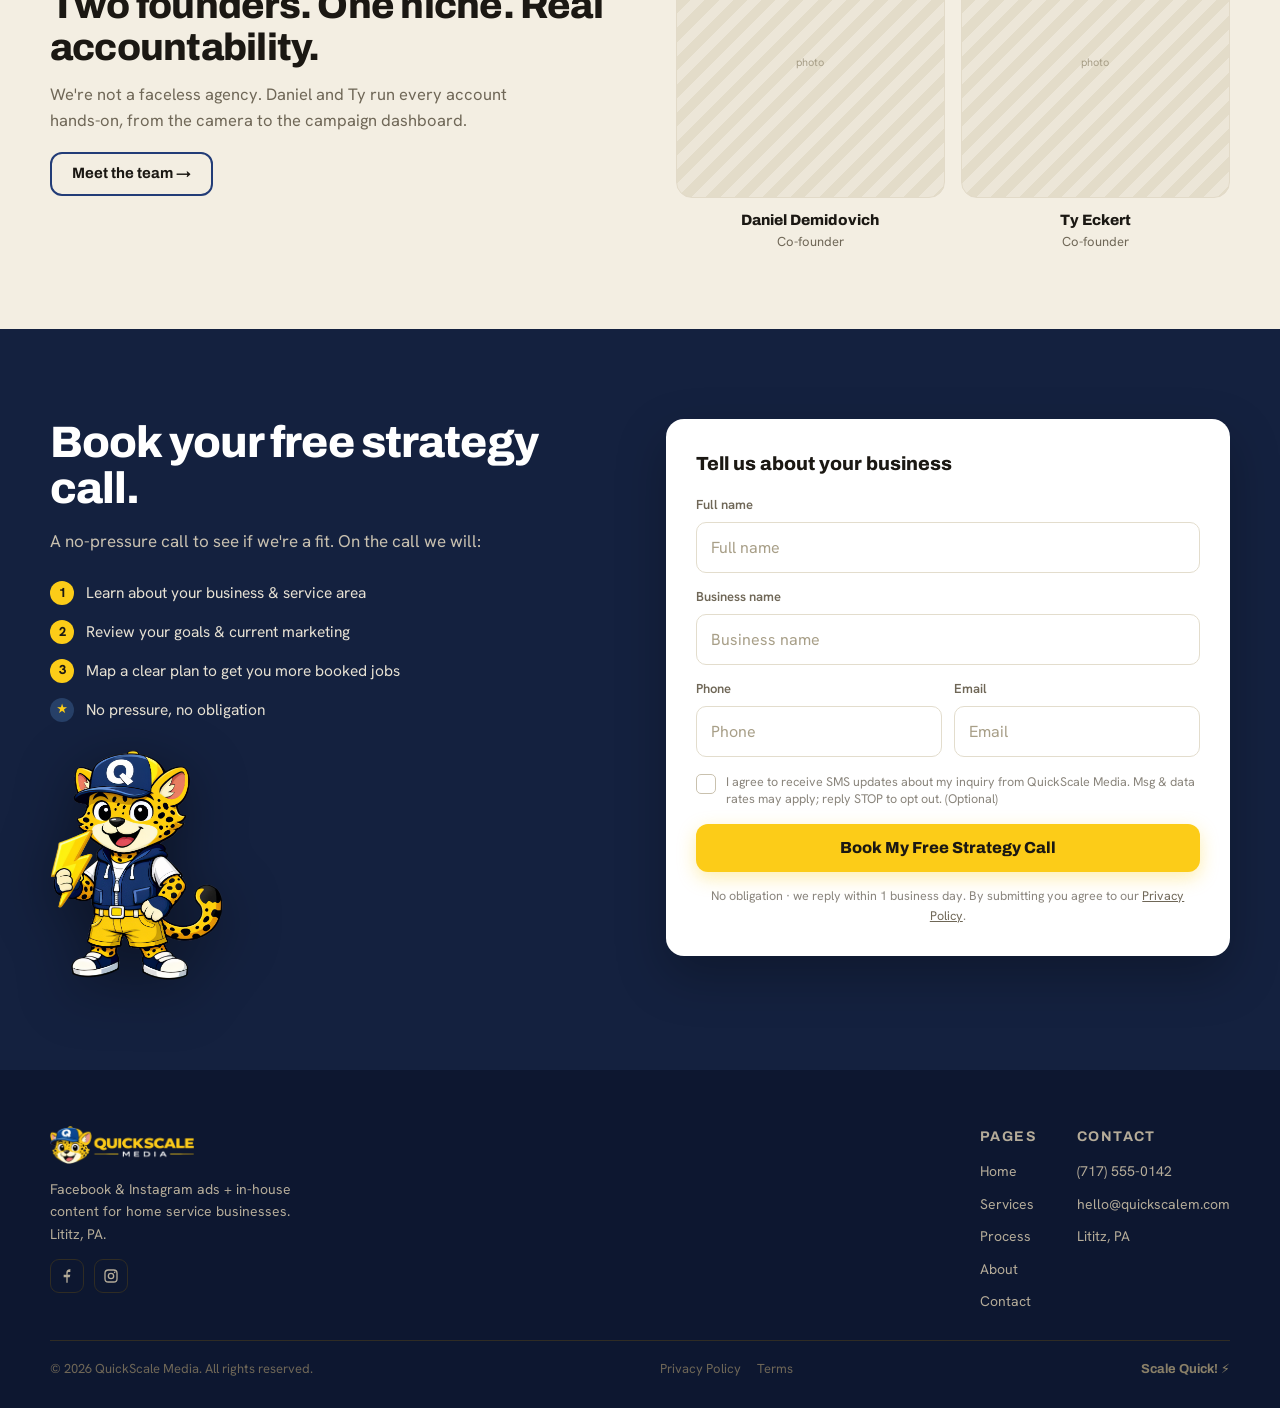
==== commit f4206f3c: "Implement design refresh: new yellow + navy palette + real logos Visual/brand refresh from the updat" ====
--- a/index.html
+++ b/index.html
@@ -6,7 +6,7 @@
 <title>Facebook &amp; Instagram Ads for Home Services | QuickScale Media</title>
 <meta name="description" content="We run Facebook &amp; Instagram ads and film your job-site content in-house — turning scrollers into booked estimates for home service businesses in Pennsylvania.">
 <link rel="canonical" href="https://quickscalem.com/">
-<meta name="theme-color" content="#FFC400">
+<meta name="theme-color" content="#FCCC18">
 
 <!-- Open Graph / Twitter -->
 <meta property="og:type" content="website">
@@ -91,8 +91,7 @@
 <header class="site-header">
   <div class="site-header__inner">
     <a class="brand" href="./" aria-label="QuickScale Media — home">
-      <span class="brand__mark" aria-hidden="true">Q</span>
-      <span class="brand__name">QuickScale<b>&nbsp;Media</b></span>
+      <img class="brand__logo" src="assets/img/banner-dark.png" alt="" width="609" height="160">
     </a>
     <nav class="nav" aria-label="Primary">
       <a class="nav__link" href="./" aria-current="page">Home</a>
@@ -205,22 +204,22 @@
       <p class="p muted center measure-48 center-x mb-40">You film nothing, write nothing, manage nothing. We do it all.</p>
       <div class="cards">
         <div class="card card--hover">
-          <span class="itile" aria-hidden="true"><svg width="22" height="22" viewBox="0 0 24 24" fill="none" stroke="#1b1813" stroke-width="2" stroke-linecap="round" stroke-linejoin="round"><rect x="2" y="6" width="13" height="12" rx="2"></rect><path d="M15 10l6-3v10l-6-3z"></path></svg></span>
+          <span class="itile" aria-hidden="true"><svg width="22" height="22" viewBox="0 0 24 24" fill="none" stroke="#223c77" stroke-width="2" stroke-linecap="round" stroke-linejoin="round"><rect x="2" y="6" width="13" height="12" rx="2"></rect><path d="M15 10l6-3v10l-6-3z"></path></svg></span>
           <h3 class="h3">Real Filmed Content</h3>
           <p>We come on-site and shoot authentic photos &amp; video of your actual work.</p>
         </div>
         <div class="card card--hover">
-          <span class="itile" aria-hidden="true"><svg width="22" height="22" viewBox="0 0 24 24" fill="none" stroke="#1b1813" stroke-width="2" stroke-linecap="round" stroke-linejoin="round"><circle cx="12" cy="12" r="9"></circle><circle cx="12" cy="12" r="4.5"></circle><circle cx="12" cy="12" r="1"></circle></svg></span>
+          <span class="itile" aria-hidden="true"><svg width="22" height="22" viewBox="0 0 24 24" fill="none" stroke="#223c77" stroke-width="2" stroke-linecap="round" stroke-linejoin="round"><circle cx="12" cy="12" r="9"></circle><circle cx="12" cy="12" r="4.5"></circle><circle cx="12" cy="12" r="1"></circle></svg></span>
           <h3 class="h3">Exclusive Leads</h3>
           <p>Qualified estimate requests sent straight to you — never shared or resold.</p>
         </div>
         <div class="card card--hover">
-          <span class="itile" aria-hidden="true"><svg width="22" height="22" viewBox="0 0 24 24" fill="none" stroke="#1b1813" stroke-width="2" stroke-linecap="round" stroke-linejoin="round"><path d="M3 5h18l-7 8v6l-4 2v-8z"></path></svg></span>
+          <span class="itile" aria-hidden="true"><svg width="22" height="22" viewBox="0 0 24 24" fill="none" stroke="#223c77" stroke-width="2" stroke-linecap="round" stroke-linejoin="round"><path d="M3 5h18l-7 8v6l-4 2v-8z"></path></svg></span>
           <h3 class="h3">Done-For-You Funnels</h3>
           <p>Landing pages &amp; follow-up that turn clicks into booked appointments.</p>
         </div>
         <div class="card card--hover">
-          <span class="itile" aria-hidden="true"><svg width="22" height="22" viewBox="0 0 24 24" fill="none" stroke="#1b1813" stroke-width="2" stroke-linecap="round" stroke-linejoin="round"><path d="M4 20V10M10 20V4M16 20v-7M22 20H2"></path></svg></span>
+          <span class="itile" aria-hidden="true"><svg width="22" height="22" viewBox="0 0 24 24" fill="none" stroke="#223c77" stroke-width="2" stroke-linecap="round" stroke-linejoin="round"><path d="M4 20V10M10 20V4M16 20v-7M22 20H2"></path></svg></span>
           <h3 class="h3">Tracking &amp; Optimization</h3>
           <p>Every lead tracked; ads tuned weekly so your cost-per-job keeps dropping.</p>
         </div>
@@ -312,6 +311,7 @@
           <div class="stepline"><span class="numdot">3</span><span>Map a clear plan to get you more booked jobs</span></div>
           <div class="stepline"><span class="numdot numdot--alt">★</span><span>No pressure, no obligation</span></div>
         </div>
+        <img class="form-mascot" src="assets/img/mascot-full.png" alt="" width="675" height="900" loading="lazy">
       </div>
       <div class="col">
         <form class="form" data-leadform="home" novalidate>
@@ -342,7 +342,7 @@
             </div>
             <label class="consent">
               <input type="checkbox" name="smsConsent" value="yes" class="consent__cb">
-              <span class="checkbox" aria-hidden="true"><svg width="13" height="13" viewBox="0 0 24 24" fill="none" stroke="#1b1813" stroke-width="3.5" stroke-linecap="round" stroke-linejoin="round"><path d="M5 13l4 4L19 7"></path></svg></span>
+              <span class="checkbox" aria-hidden="true"><svg width="13" height="13" viewBox="0 0 24 24" fill="none" stroke="#223c77" stroke-width="3.5" stroke-linecap="round" stroke-linejoin="round"><path d="M5 13l4 4L19 7"></path></svg></span>
               <span class="consent__text">I agree to receive SMS updates about my inquiry from QuickScale Media. Msg &amp; data rates may apply; reply STOP to opt out. (Optional)</span>
             </label>
             <div class="hp" aria-hidden="true"><label>Company website<input type="text" name="company_website" tabindex="-1" autocomplete="off"></label></div>
@@ -369,8 +369,7 @@
   <div class="site-footer__top">
     <div class="site-footer__about">
       <div class="footer-brand">
-        <span class="footer-brand__mark" aria-hidden="true">Q</span>
-        <span class="footer-brand__name">QuickScale Media</span>
+        <img class="footer-brand__logo" src="assets/img/banner-light.png" alt="QuickScale Media" width="607" height="160">
       </div>
       <p>Facebook &amp; Instagram ads + in-house content for home service businesses. Lititz, PA.</p>
       <div class="socials">
--- a/assets/css/styles.css
+++ b/assets/css/styles.css
@@ -2,7 +2,7 @@
    QuickScale Media — Design System
    Aesthetic: confident, blue-collar-friendly marketing agency.
    Tokens, components, and section styles port the Claude Design
-   prototype 1:1 (Archivo + Hanken Grotesk, #FFC400 on near-black).
+   prototype 1:1 (Archivo + Hanken Grotesk, #FCCC18 yellow on navy + near-black).
    8-pt spacing · 60/30/10 color · soft elevation · AA contrast.
    ============================================================ */
 
@@ -21,15 +21,17 @@
   --border:#ece6d8;
   --border-2:#e7e1d3;
   --border-3:#e3ddcd;    /* inputs */
-  --yellow:#FFC400;      /* brand accent (from logo) */
-  --yellow-600:#f1b500;  /* hover */
-  --yellow-tint:#FFF3CC; /* icon tiles */
+  --yellow:#FCCC18;      /* brand accent (from logo) */
+  --yellow-600:#e8b70f;  /* hover */
+  --yellow-tint:#FEF3C7; /* icon tiles */
   --gold:#b89200;        /* dark gold text on light */
-  --star:#FFB300;
+  --star:#FCCC18;
   --green:#1b8a4c;       /* affirmative ticks */
   --danger:#d6492f;
-  --dark:#1b1813;
-  --darker:#15140f;      /* footer */
+  --dark:#14213f;        /* navy — dark sections (proof band, lead form, etc.) */
+  --darker:#0d1730;      /* deep navy — footer */
+  --navy-line:#223c77;   /* navy outline buttons + icon strokes */
+  --navy-tile:#274068;   /* navy icon tiles / step accents */
   --on-dark:#f5f1e8;
   --on-dark-soft:#c9c1b0;
   --on-dark-mute:#b5ac99;
@@ -46,7 +48,7 @@
   --shadow-media:0 24px 60px rgba(27,24,19,.16);
   --shadow-media-sm:0 20px 50px rgba(27,24,19,.14);
   --shadow-form:0 16px 44px rgba(27,24,19,.1);
-  --shadow-cta:0 6px 20px rgba(255,196,0,.38);
+  --shadow-cta:0 6px 20px rgba(252,204,24,.38);
 
   --maxw:1180px;
   --gutter:clamp(18px,5vw,40px);
@@ -169,15 +171,15 @@
   transition:transform .15s,box-shadow .15s,background .15s,color .15s;
 }
 .btn--primary{background:var(--yellow);color:var(--ink);box-shadow:var(--shadow-cta);}
-.btn--primary:hover{background:var(--yellow-600);transform:translateY(-2px);box-shadow:0 12px 28px rgba(255,196,0,.5);}
+.btn--primary:hover{background:var(--yellow-600);transform:translateY(-2px);box-shadow:0 12px 28px rgba(252,204,24,.5);}
 .btn--primary:active{transform:translateY(0);}
-.btn--outline{background:none;color:var(--ink);border:2px solid var(--ink);padding:14px 22px;font-weight:700;}
-.btn--outline:hover{background:var(--ink);color:var(--bg);}
+.btn--outline{background:none;color:var(--ink);border:2px solid var(--navy-line);padding:14px 22px;font-weight:700;}
+.btn--outline:hover{background:var(--dark);color:var(--bg);}
 .btn--sm{padding:12px 20px;font-size:15px;font-weight:700;}
-.btn--header{padding:11px 18px;font-size:14px;border-radius:var(--radius-sm);box-shadow:0 4px 14px rgba(255,196,0,.34);}
-.btn--header:hover{box-shadow:0 8px 20px rgba(255,196,0,.45);}
-.btn--block{width:100%;padding:16px;box-shadow:0 6px 18px rgba(255,196,0,.34);}
-.btn--block:hover{box-shadow:0 12px 26px rgba(255,196,0,.46);}
+.btn--header{padding:11px 18px;font-size:14px;border-radius:var(--radius-sm);box-shadow:0 4px 14px rgba(252,204,24,.34);}
+.btn--header:hover{box-shadow:0 8px 20px rgba(252,204,24,.45);}
+.btn--block{width:100%;padding:16px;box-shadow:0 6px 18px rgba(252,204,24,.34);}
+.btn--block:hover{box-shadow:0 12px 26px rgba(252,204,24,.46);}
 
 /* ---------- Header / nav ---------- */
 .site-header{
@@ -192,6 +194,7 @@
   padding:14px var(--gutter);
 }
 .brand{display:flex;align-items:center;gap:10px;text-decoration:none;background:none;border:none;cursor:pointer;padding:0;}
+.brand__logo{height:clamp(30px,3.4vw,40px);width:auto;display:block;}
 .brand__mark{
   width:30px;height:30px;border-radius:8px;background:var(--yellow);
   display:flex;align-items:center;justify-content:center;
@@ -258,7 +261,7 @@
 .media__kicker{font-family:var(--ff-display);font-weight:700;font-size:12px;letter-spacing:.1em;text-transform:uppercase;}
 .media__note{font-size:12px;color:var(--placeholder);}
 .media__badge{
-  position:absolute;top:14px;left:14px;background:var(--ink);color:var(--on-dark);
+  position:absolute;top:14px;left:14px;background:var(--dark);color:var(--on-dark);
   font-family:var(--ff-display);font-weight:700;font-size:10px;letter-spacing:.08em;
   padding:5px 10px;border-radius:var(--radius-pill);
 }
@@ -280,7 +283,7 @@
 /* icon tile */
 .itile{width:44px;height:44px;border-radius:11px;background:var(--yellow-tint);display:flex;align-items:center;justify-content:center;margin-bottom:14px;flex:none;}
 .itile--lg{width:46px;height:46px;border-radius:12px;}
-.itile--dark{background:#3a3528;}
+.itile--dark{background:var(--navy-tile);}
 
 /* ---------- Cards ---------- */
 .cards{display:grid;grid-template-columns:repeat(auto-fit,minmax(220px,1fr));gap:18px;}
@@ -350,7 +353,8 @@
 .steplist{display:flex;flex-direction:column;gap:14px;}
 .stepline{display:flex;gap:12px;align-items:flex-start;}
 .numdot{width:24px;height:24px;border-radius:50%;background:var(--yellow);color:var(--ink);font-weight:800;display:flex;align-items:center;justify-content:center;font-size:13px;flex:none;}
-.numdot--alt{background:#3a3528;color:var(--yellow);}
+.form-mascot{height:clamp(150px,26vw,230px);width:auto;display:block;margin-top:28px;filter:drop-shadow(0 12px 30px rgba(0,0,0,.4));}
+.numdot--alt{background:var(--navy-tile);color:var(--yellow);}
 .stepline span:last-child{font-size:15.5px;color:var(--border-2);}
 
 .form{background:#fff;border-radius:var(--radius-lg);padding:clamp(22px,3vw,30px);box-shadow:0 20px 50px rgba(0,0,0,.25);}
@@ -362,7 +366,7 @@
 .form__row > div{flex:1 1 130px;}
 .field label{display:block;font-size:13px;font-weight:600;color:var(--muted);margin-bottom:6px;}
 .input{width:100%;font-family:var(--ff-body);font-size:16px;color:var(--ink);background:#fff;border:1.5px solid var(--border-3);border-radius:var(--radius-input);padding:14px;outline:none;transition:border-color .15s,box-shadow .15s;}
-.input:focus{border-color:var(--yellow);box-shadow:0 0 0 3px rgba(255,196,0,.25);}
+.input:focus{border-color:var(--yellow);box-shadow:0 0 0 3px rgba(252,204,24,.25);}
 .input[aria-invalid="true"]{border-color:var(--danger);box-shadow:0 0 0 3px rgba(214,73,47,.12);}
 .error{color:var(--danger);font-size:13px;margin-top:6px;}
 .error:empty{display:none;}
@@ -458,6 +462,7 @@
 .site-footer__top{max-width:var(--maxw);margin:0 auto;display:flex;flex-wrap:wrap;gap:32px;justify-content:space-between;}
 .site-footer__about{flex:1 1 240px;min-width:220px;}
 .footer-brand{display:flex;align-items:center;gap:10px;margin-bottom:14px;}
+.footer-brand__logo{height:38px;width:auto;display:block;}
 .footer-brand__mark{width:28px;height:28px;border-radius:7px;background:var(--yellow);display:flex;align-items:center;justify-content:center;font-family:var(--ff-display);font-weight:900;font-size:16px;color:var(--ink);}
 .footer-brand__name{font-family:var(--ff-display);font-weight:800;font-size:17px;color:#fff;}
 .site-footer__about p{font-size:14px;line-height:1.6;margin:0 0 14px;max-width:34ch;}
